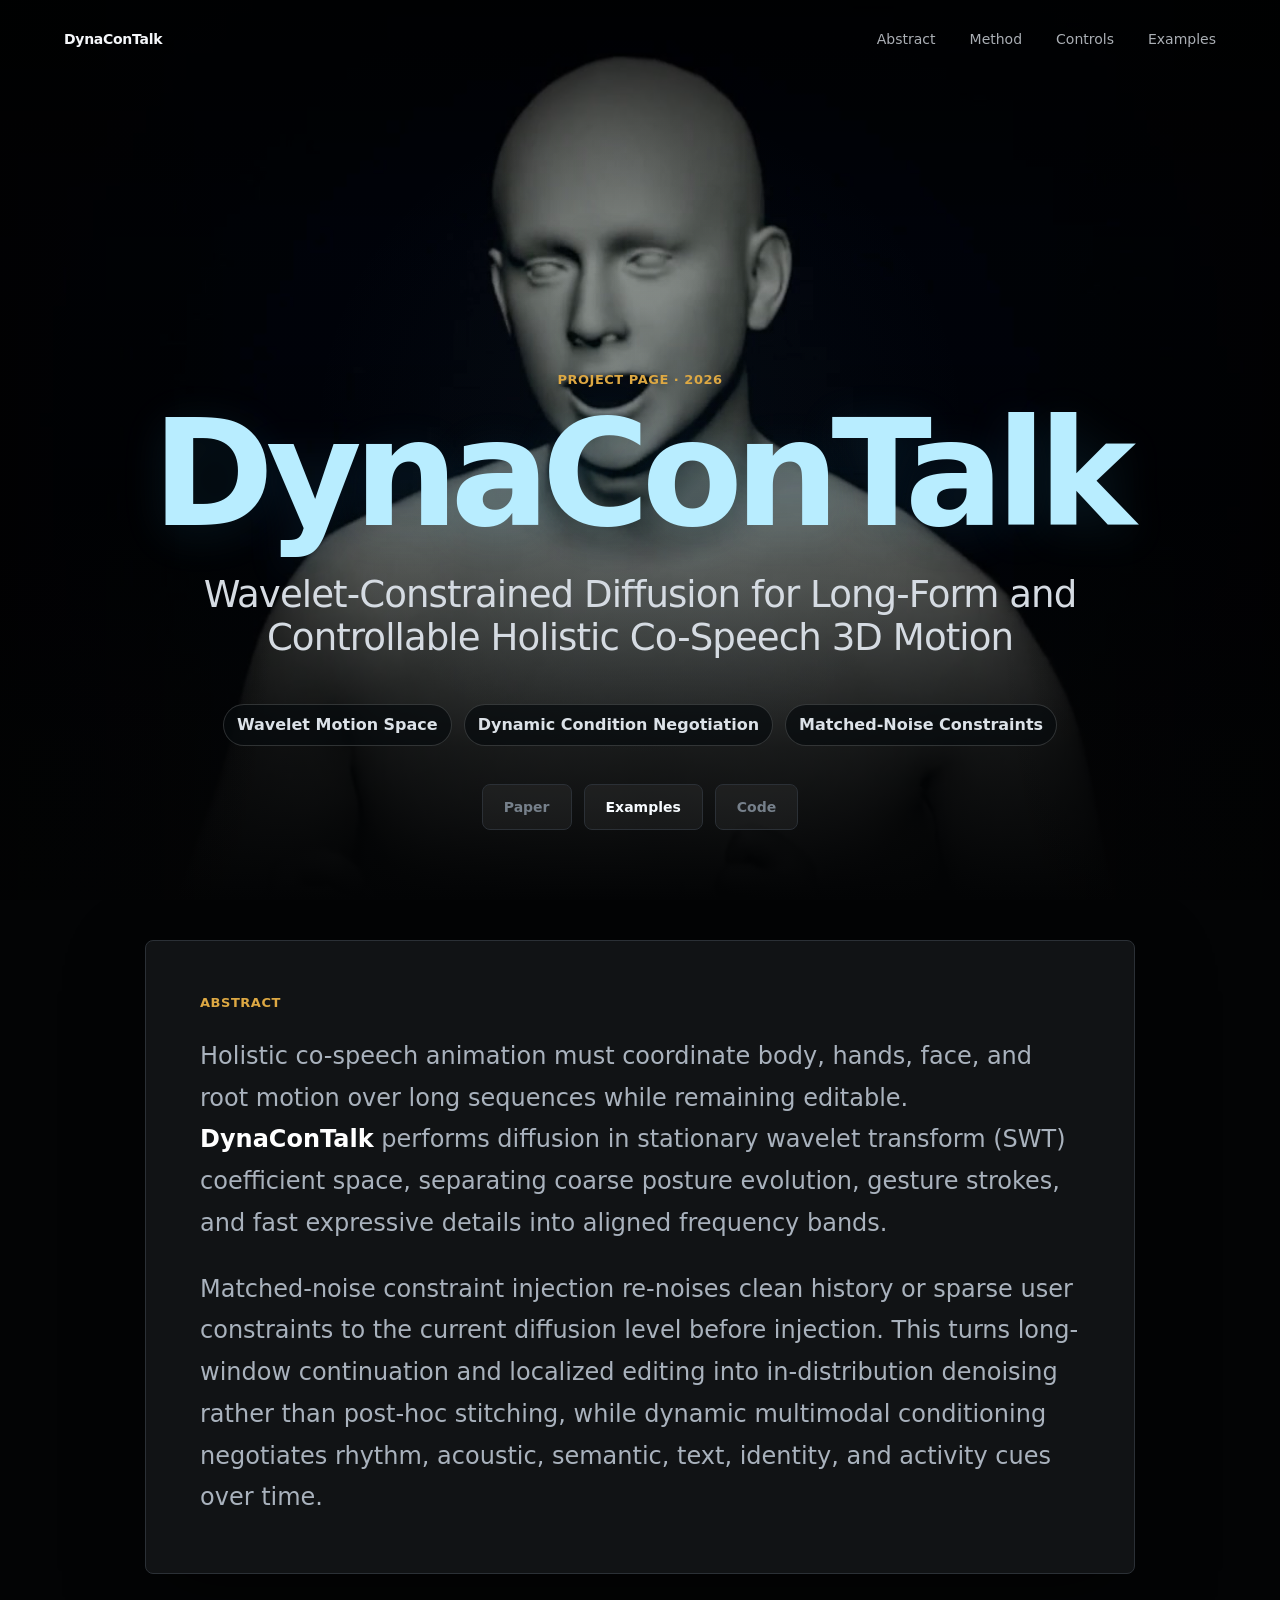
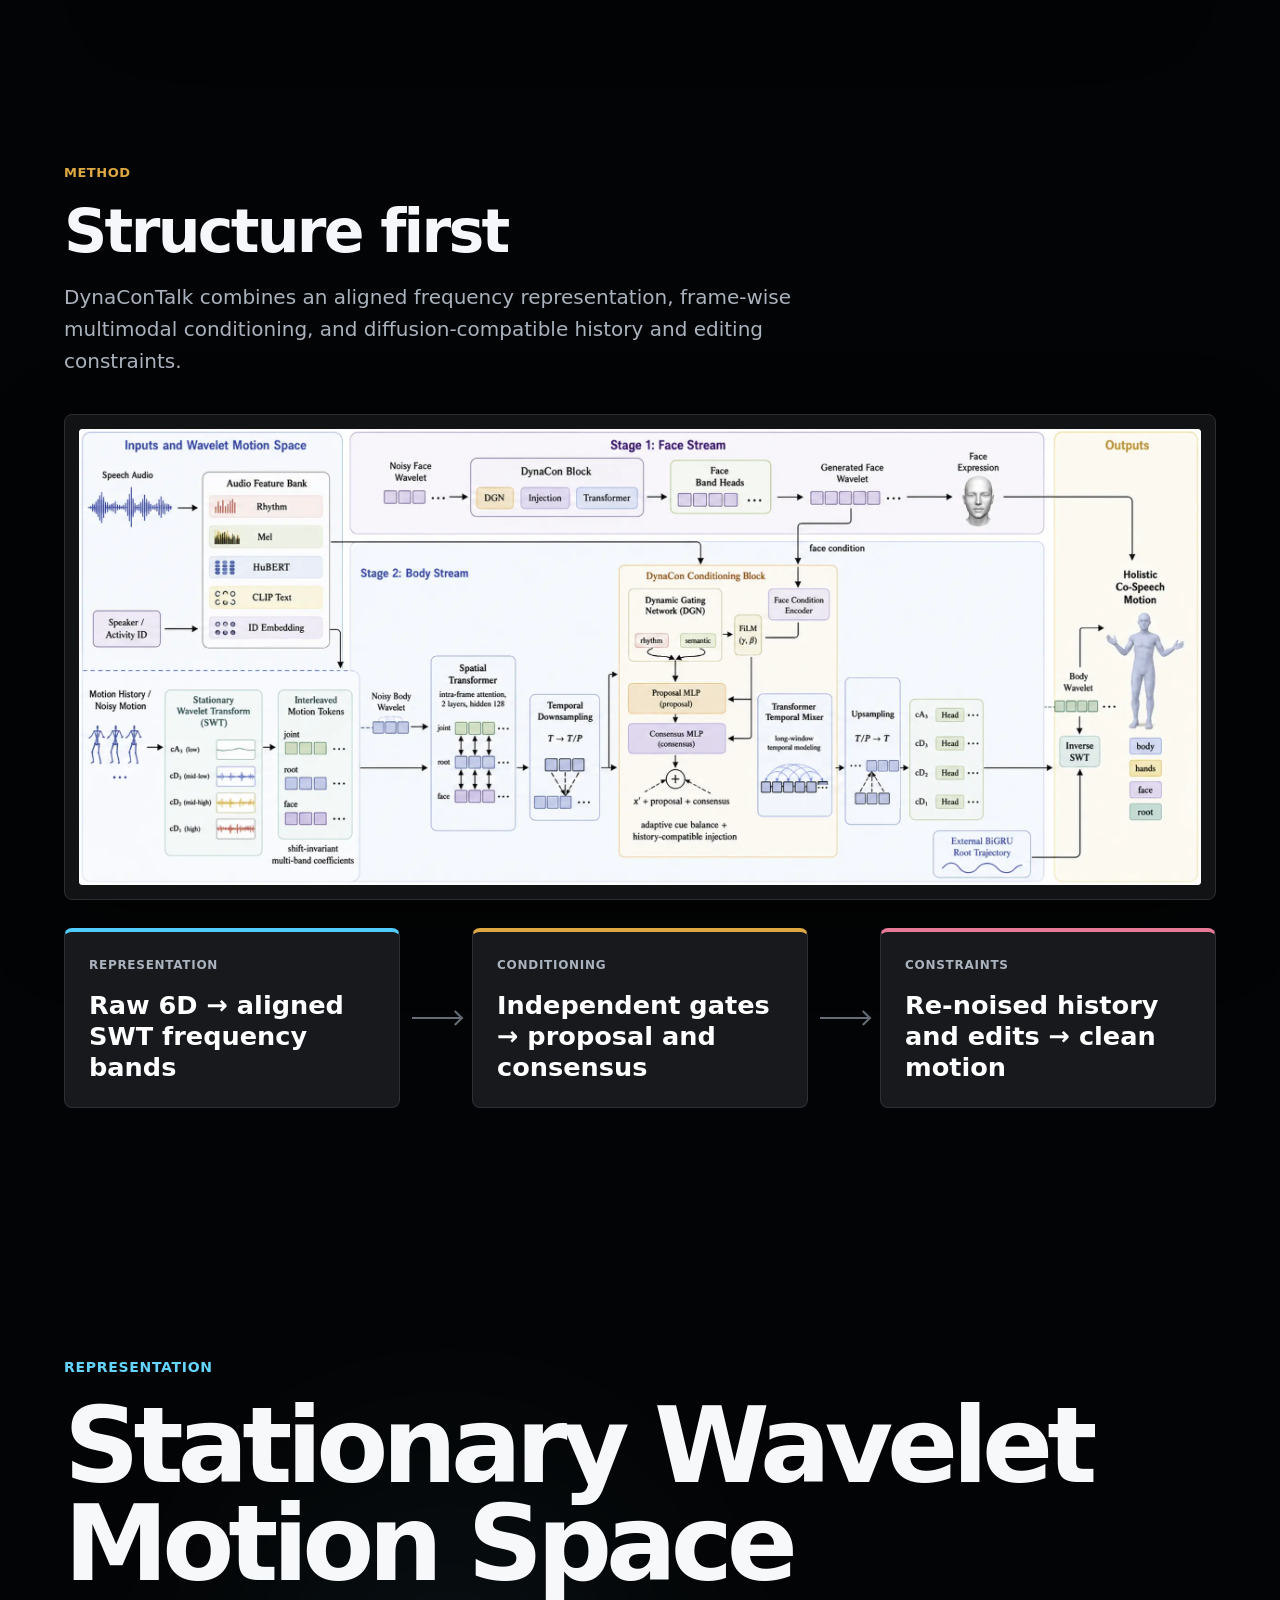
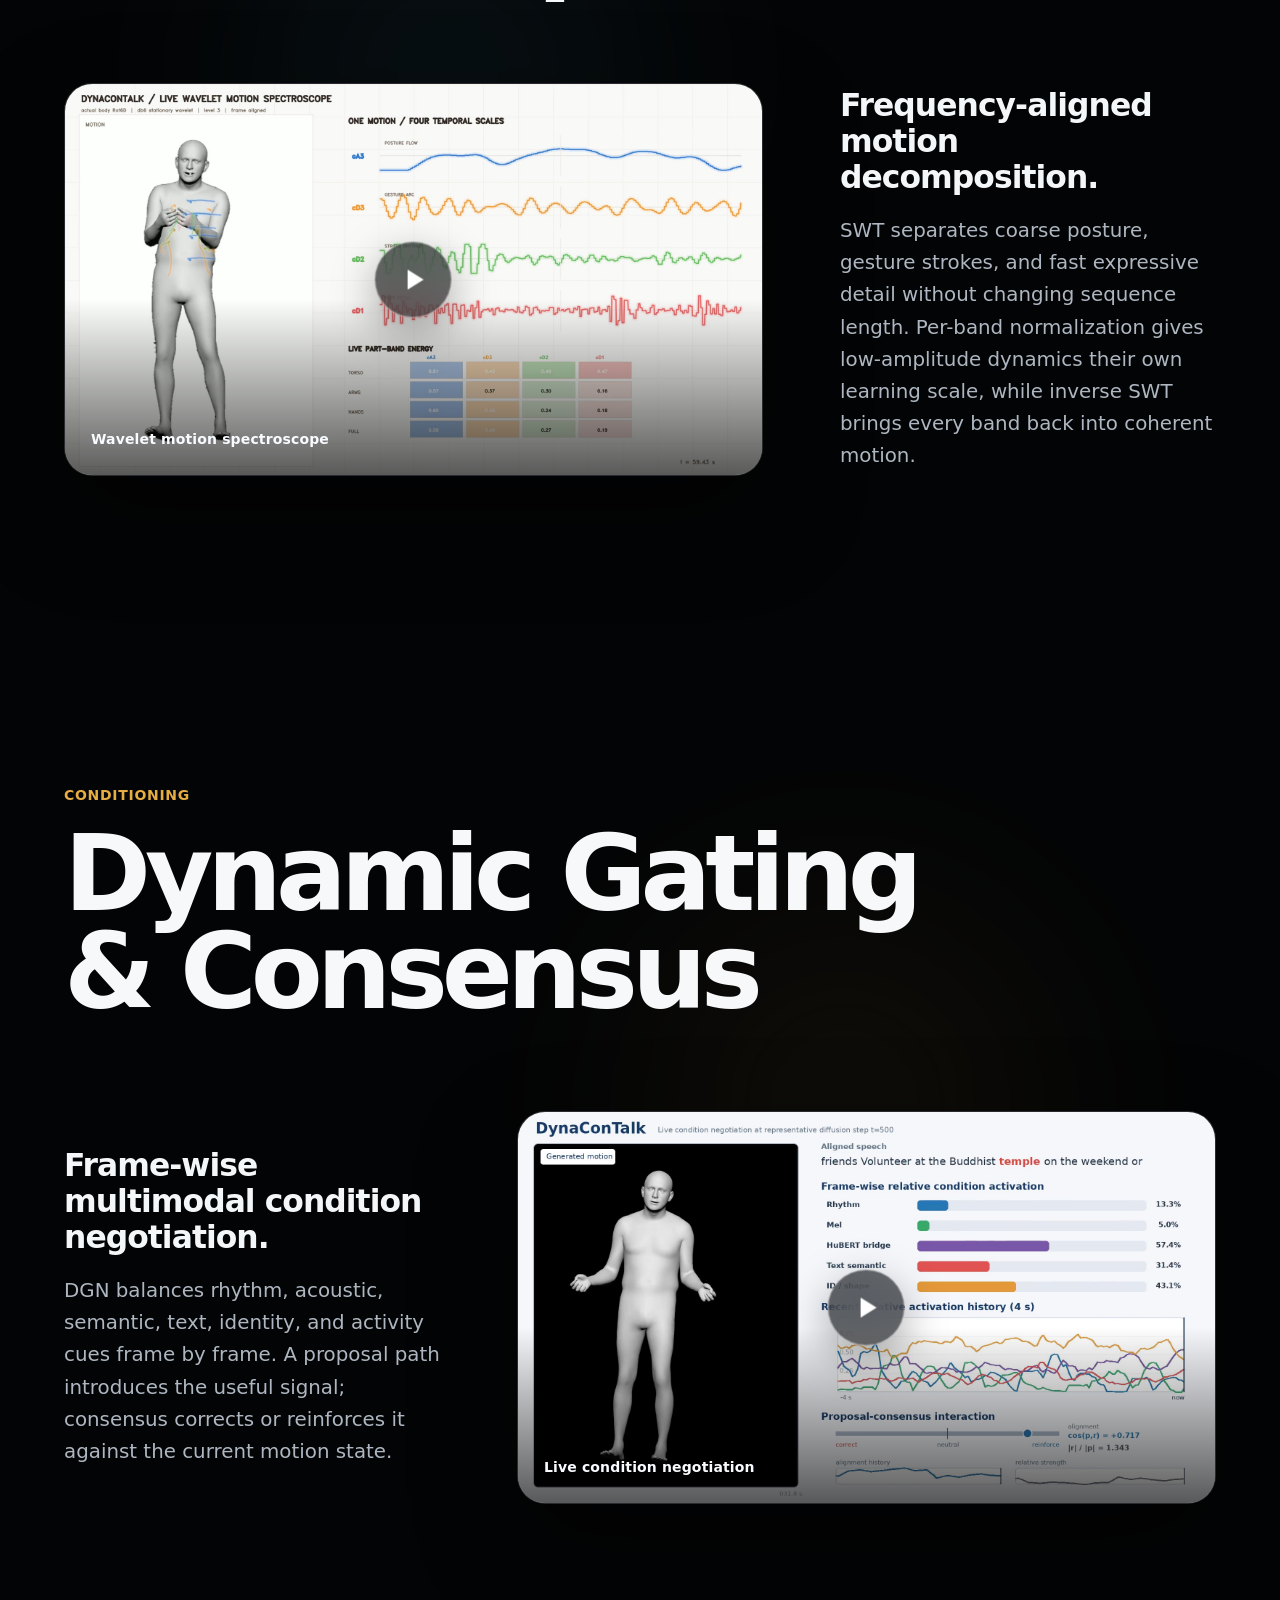
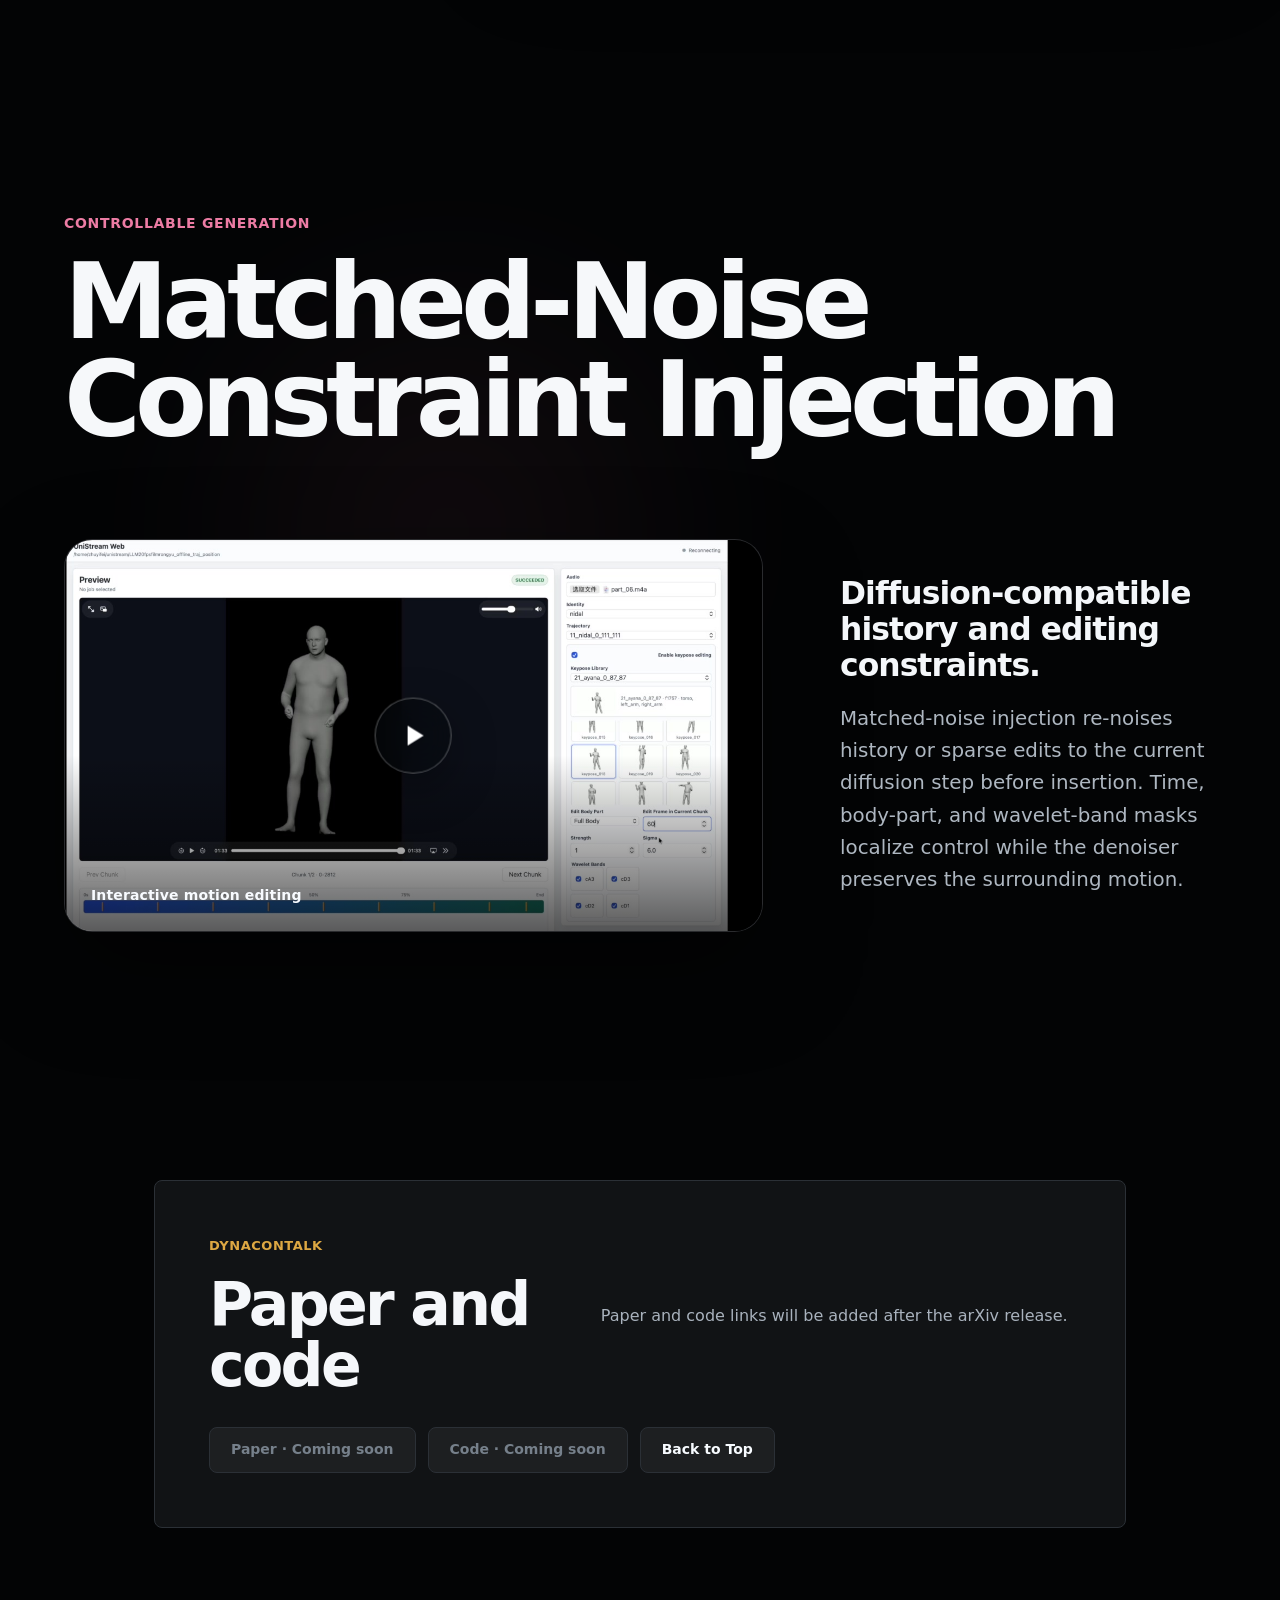
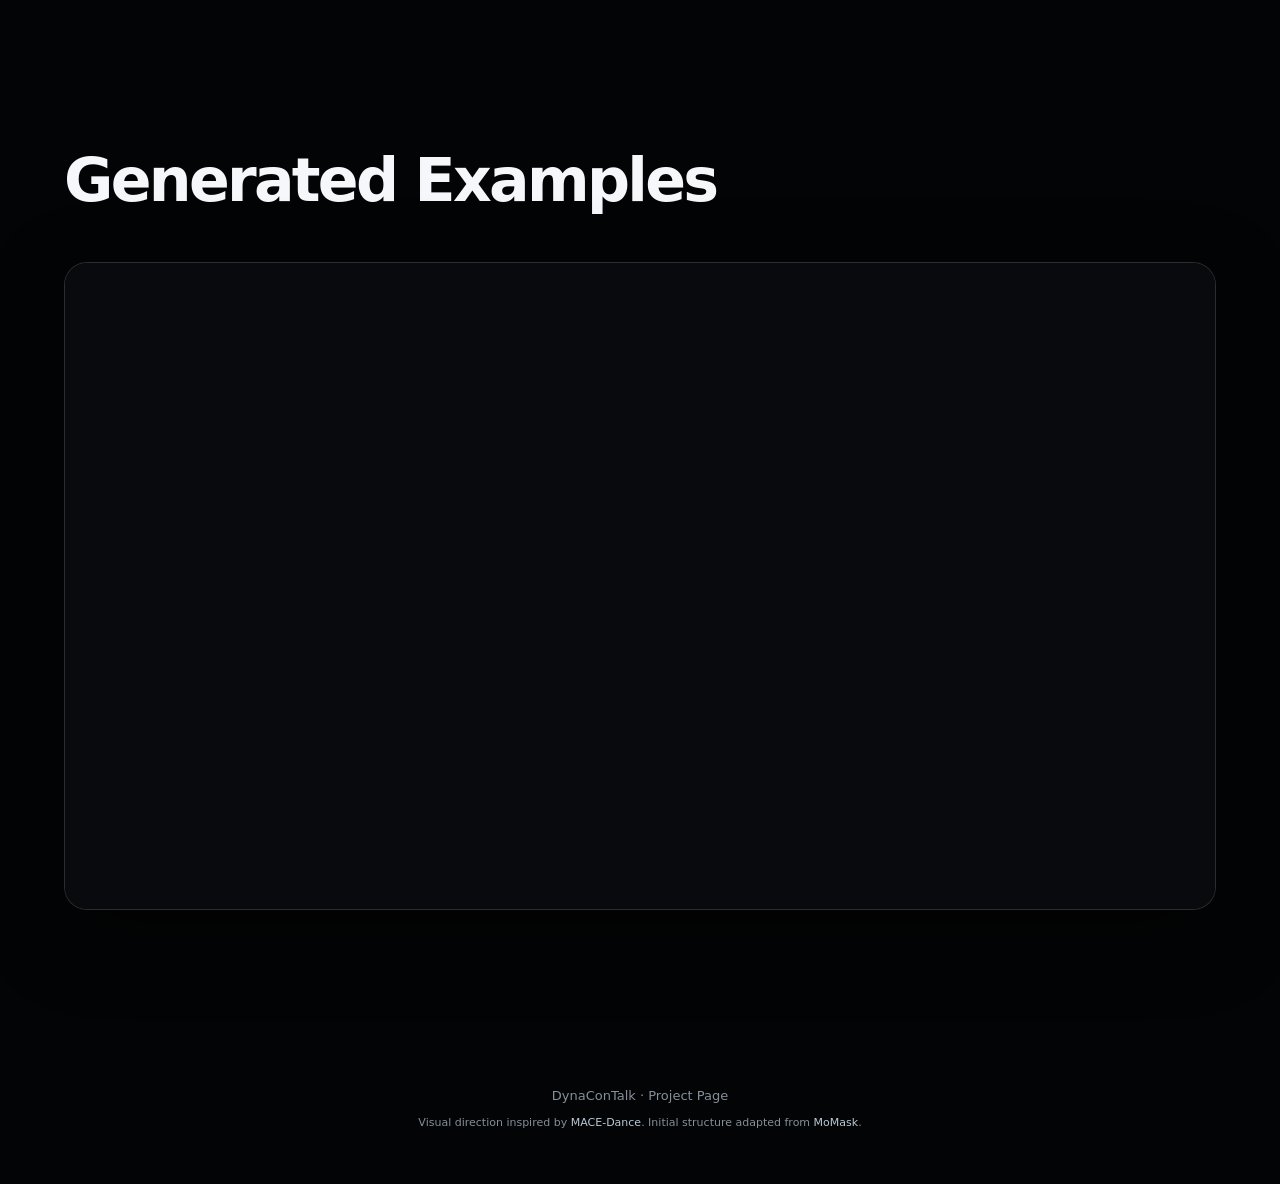
==== index.html @ 81d92c67 "Publish DynaConTalk project page" ====
<!doctype html>
<html lang="en">
<head>
  <meta charset="utf-8">
  <meta name="viewport" content="width=device-width, initial-scale=1">
  <meta name="description" content="DynaConTalk generates long-form and controllable holistic co-speech 3D motion with wavelet-constrained diffusion.">
  <meta property="og:title" content="DynaConTalk">
  <meta property="og:description" content="Wavelet-Constrained Diffusion for Long-Form and Controllable Holistic Co-Speech 3D Motion">
  <meta property="og:type" content="website">
  <meta property="og:url" content="https://zhuyifeiabcd1.github.io/DynaConTalk/">
  <meta property="og:image" content="https://zhuyifeiabcd1.github.io/DynaConTalk/static/images/dynacontalk/overview.png">
  <meta name="twitter:card" content="summary_large_image">
  <title>DynaConTalk</title>
  <script>document.documentElement.classList.add("js");</script>
  <link rel="icon" type="image/png" href="./static/images/dynacontalk/overview.png">
  <link rel="canonical" href="https://zhuyifeiabcd1.github.io/DynaConTalk/">
  <link rel="preload" as="image" href="./static/images/dynacontalk/hero-background-poster-v4.jpg">
  <link rel="preload" as="image" href="./static/images/dynacontalk/fig1-architecture.webp" type="image/webp" fetchpriority="high">
  <link rel="stylesheet" href="./static/css/index.css?v=examples-v1">
</head>
<body>
  <header class="paper-hero" id="top">
    <div class="hero-media" aria-hidden="true">
      <video id="hero-background" autoplay muted loop playsinline preload="auto" poster="./static/images/dynacontalk/hero-background-poster-v4.jpg">
        <source src="./static/video/dynacontalk/hero-background-v4.mp4" type="video/mp4">
      </video>
    </div>
    <div class="hero-overlay" aria-hidden="true"></div>

    <div class="hero-foreground">
      <nav class="topbar" aria-label="Primary navigation">
        <a class="brand" href="#top">DynaConTalk</a>
        <button class="nav-toggle" aria-label="Toggle navigation" aria-expanded="false"><span></span><span></span><span></span></button>
        <div class="navlinks">
          <a href="#abstract">Abstract</a>
          <a href="#method">Method</a>
          <a href="#controls">Controls</a>
          <a href="#examples">Examples</a>
        </div>
      </nav>

      <section class="hero-title" aria-labelledby="page-title">
        <p class="venue">Project Page · 2026</p>
        <h1 id="page-title">DynaConTalk</h1>
        <p class="subtitle">Wavelet-Constrained Diffusion for Long-Form and<br class="desktop-only"> Controllable Holistic Co-Speech 3D Motion</p>

        <div class="hero-pillars" aria-label="Core method components">
          <span>Wavelet Motion Space</span>
          <span>Dynamic Condition Negotiation</span>
          <span>Matched-Noise Constraints</span>
        </div>

        <!-- Add the final author and affiliation block here after de-anonymization. -->
        <div class="actions" aria-label="Project links">
          <span class="button disabled" aria-disabled="true">Paper</span>
          <a class="button" href="#examples">Examples</a>
          <span class="button disabled" aria-disabled="true">Code</span>
        </div>
      </section>
    </div>
  </header>

  <main>
    <section id="abstract" class="section abstract-section">
      <div class="abstract-card">
        <p class="section-kicker">Abstract</p>
        <p>Holistic co-speech animation must coordinate body, hands, face, and root motion over long sequences while remaining editable. <strong>DynaConTalk</strong> performs diffusion in stationary wavelet transform (SWT) coefficient space, separating coarse posture evolution, gesture strokes, and fast expressive details into aligned frequency bands.</p>
        <p>Matched-noise constraint injection re-noises clean history or sparse user constraints to the current diffusion level before injection. This turns long-window continuation and localized editing into in-distribution denoising rather than post-hoc stitching, while dynamic multimodal conditioning negotiates rhythm, acoustic, semantic, text, identity, and activity cues over time.</p>
      </div>
    </section>

    <section id="method" class="section method-section">
      <div class="section-heading">
        <p class="section-kicker">Method</p>
        <h2>Structure first</h2>
        <p>DynaConTalk combines an aligned frequency representation, frame-wise multimodal conditioning, and diffusion-compatible history and editing constraints.</p>
      </div>

      <figure class="method-figure">
        <img src="./static/images/dynacontalk/fig1-architecture.webp" width="2416" height="983" loading="eager" decoding="async" fetchpriority="high" alt="Figure 1 architecture of DynaConTalk, showing multimodal inputs and stationary wavelet motion space, separate face and body diffusion streams, DynaCon conditioning, band-specific heads, inverse SWT, root trajectory, and holistic co-speech motion output.">
      </figure>

      <div class="method-flow" aria-label="DynaConTalk method flow">
        <article class="flow-node accent-cyan"><span>Representation</span><strong>Raw 6D → aligned SWT frequency bands</strong></article>
        <i class="flow-arrow" aria-hidden="true"></i>
        <article class="flow-node accent-gold"><span>Conditioning</span><strong>Independent gates → proposal and consensus</strong></article>
        <i class="flow-arrow" aria-hidden="true"></i>
        <article class="flow-node accent-rose"><span>Constraints</span><strong>Re-noised history and edits → clean motion</strong></article>
      </div>
    </section>

    <section id="wavelet" class="section feature-chapter feature-wavelet">
      <header class="feature-header" data-reveal>
        <p class="feature-eyebrow">Representation</p>
        <h2 class="feature-display">Stationary Wavelet Motion Space</h2>
      </header>
      <div class="feature-layout media-left">
        <div class="feature-media" data-reveal data-youtube-id="DRTdIulGLeU">
          <button class="video-launch" type="button" aria-label="Play the wavelet motion spectroscope video">
            <img src="./static/images/dynacontalk/feature-wavelet-poster.jpg" loading="eager" decoding="async" alt="">
            <span class="play-control" aria-hidden="true"><span class="play-triangle"></span></span>
            <span class="video-caption">Wavelet motion spectroscope</span>
            <span class="video-loading" role="status" aria-live="polite">Loading video…</span>
          </button>
        </div>
        <div class="feature-copy" data-reveal>
          <p class="feature-lede">Frequency-aligned motion decomposition.</p>
          <p>SWT separates coarse posture, gesture strokes, and fast expressive detail without changing sequence length. Per-band normalization gives low-amplitude dynamics their own learning scale, while inverse SWT brings every band back into coherent motion.</p>
        </div>
      </div>
    </section>

    <section id="dgn" class="section feature-chapter feature-dgn">
      <header class="feature-header" data-reveal>
        <p class="feature-eyebrow">Conditioning</p>
        <h2 class="feature-display">Dynamic Gating &amp; Consensus</h2>
      </header>
      <div class="feature-layout media-right">
        <div class="feature-copy" data-reveal>
          <p class="feature-lede">Frame-wise multimodal condition negotiation.</p>
          <p>DGN balances rhythm, acoustic, semantic, text, identity, and activity cues frame by frame. A proposal path introduces the useful signal; consensus corrects or reinforces it against the current motion state.</p>
        </div>
        <div class="feature-media" data-reveal data-youtube-id="2fEvAtAFWGU">
          <button class="video-launch" type="button" aria-label="Play the dynamic condition negotiation video">
            <img src="./static/images/dynacontalk/feature-dgn-poster.jpg" loading="eager" decoding="async" alt="">
            <span class="play-control" aria-hidden="true"><span class="play-triangle"></span></span>
            <span class="video-caption">Live condition negotiation</span>
            <span class="video-loading" role="status" aria-live="polite">Loading video…</span>
          </button>
        </div>
      </div>
    </section>

    <section id="controls" class="section feature-chapter feature-editing">
      <header class="feature-header" data-reveal>
        <p class="feature-eyebrow">Controllable Generation</p>
        <h2 class="feature-display">Matched-Noise Constraint Injection</h2>
      </header>
      <div class="feature-layout media-left">
        <div class="feature-media" data-reveal data-youtube-id="Xl_uPvtJo_0">
          <button class="video-launch" type="button" aria-label="Play the interactive motion editing video">
            <img src="./static/images/dynacontalk/feature-editing-poster.jpg" loading="eager" decoding="async" alt="">
            <span class="play-control" aria-hidden="true"><span class="play-triangle"></span></span>
            <span class="video-caption">Interactive motion editing</span>
            <span class="video-loading" role="status" aria-live="polite">Loading video…</span>
          </button>
        </div>
        <div class="feature-copy" data-reveal>
          <p class="feature-lede">Diffusion-compatible history and editing constraints.</p>
          <p>Matched-noise injection re-noises history or sparse edits to the current diffusion step before insertion. Time, body-part, and wavelet-band masks localize control while the denoiser preserves the surrounding motion.</p>
        </div>
      </div>
    </section>

    <section class="section paper-section">
      <div class="paper-card">
        <div><p class="section-kicker">DynaConTalk</p><h2>Paper and code</h2></div>
        <p>Paper and code links will be added after the arXiv release.</p>
        <div class="actions"><span class="button disabled" aria-disabled="true">Paper · Coming soon</span><span class="button disabled" aria-disabled="true">Code · Coming soon</span><a class="button" href="#top">Back to Top</a></div>
      </div>
    </section>

    <section id="examples" class="section generated-examples-section">
      <div class="section-heading">
        <h2>Generated Examples</h2>
      </div>
      <div class="youtube-frame" data-reveal>
        <iframe src="https://www.youtube.com/embed/PUwR3NZxi3s?rel=0" title="DynaConTalk generated examples" loading="lazy" allow="accelerometer; autoplay; clipboard-write; encrypted-media; gyroscope; picture-in-picture; web-share" referrerpolicy="strict-origin-when-cross-origin" allowfullscreen></iframe>
      </div>
    </section>
  </main>

  <footer>
    <p>DynaConTalk · Project Page</p>
    <p class="template-credit">Visual direction inspired by <a href="https://sun-happy-ykx.github.io/MACE-Dance/" target="_blank" rel="noopener">MACE-Dance</a>. Initial structure adapted from <a href="https://ericguo5513.github.io/momask/" target="_blank" rel="noopener">MoMask</a>.</p>
  </footer>

  <script src="./static/js/index.js?v=youtube-features-v1"></script>
</body>
</html>
---- static/css/index.css ----
:root {
  color-scheme: dark;
  --ink: #f5f7fa;
  --muted: #a9b2bd;
  --soft: #d5dbe2;
  --bg: #030405;
  --panel: #111315;
  --panel-strong: #17191d;
  --line: #2b3036;
  --cyan: #b8edff;
  --cyan-bright: #50ccff;
  --gold: #dda843;
  --rose: #e67a96;
  --green: #79d2a5;
  --shadow: 0 24px 80px rgba(0, 0, 0, 0.42);
}

* { box-sizing: border-box; }
html { scroll-behavior: smooth; }
body { margin: 0; overflow-x: hidden; background: var(--bg); color: var(--ink); font-family: Inter, ui-sans-serif, system-ui, -apple-system, BlinkMacSystemFont, "Segoe UI", sans-serif; font-optical-sizing: auto; line-height: 1.62; }
a { color: inherit; text-decoration: none; }
img, video { display: block; max-width: 100%; }
h1, h2, h3, p { overflow-wrap: anywhere; }

.paper-hero { position: relative; min-height: 100vh; display: flex; flex-direction: column; isolation: isolate; overflow: hidden; padding: 28px clamp(20px, 5vw, 72px) 70px; background: #020304; }
.hero-media { position: absolute; inset: 0; z-index: 0; overflow: hidden; pointer-events: none; background: #020304; }
.hero-media video { width: 100%; height: 100%; object-fit: cover; transform: none; filter: none; opacity: 1; }
.hero-overlay { position: absolute; inset: 0; z-index: 1; pointer-events: none; background: radial-gradient(circle at 50% 48%, rgba(61, 142, 176, 0.05), transparent 42%), linear-gradient(180deg, rgba(0,0,0,.72) 0%, rgba(0,0,0,.22) 28%, rgba(0,0,0,.38) 56%, rgba(3,4,5,.86) 83%, #030405 100%); }
.hero-overlay::after { content: ""; position: absolute; inset: 0; background: linear-gradient(90deg, rgba(0,0,0,.4), transparent 22%, transparent 78%, rgba(0,0,0,.4)); }
.hero-foreground { position: relative; z-index: 10; flex: 1; min-height: calc(100vh - 98px); display: flex; flex-direction: column; transform: translate3d(0, 0, 1px); backface-visibility: hidden; }

.topbar { position: relative; z-index: 4; width: 100%; max-width: 1240px; margin: 0 auto; display: flex; align-items: center; justify-content: space-between; gap: 24px; }
.brand { font-size: 14px; font-weight: 850; letter-spacing: -.02em; }
.navlinks { display: flex; align-items: center; gap: clamp(16px, 3vw, 34px); color: var(--soft); font-size: 14px; }
.navlinks a { opacity: .8; transition: color .16s ease, opacity .16s ease; }
.navlinks a:hover { color: var(--cyan); opacity: 1; }
.nav-toggle { display: none; padding: 6px; border: 0; background: transparent; }
.nav-toggle span { display: block; width: 23px; height: 2px; margin: 5px 0; background: #fff; }

.hero-title { position: relative; width: min(1180px, 100%); margin: auto auto 0; padding-top: 76px; text-align: center; }
.venue, .section-kicker { margin: 0 0 18px; color: var(--gold); font-size: 13px; font-weight: 850; letter-spacing: .04em; text-transform: uppercase; }
h1 { margin: 0; color: var(--cyan); font-size: clamp(68px, 11.5vw, 154px); line-height: .9; letter-spacing: -.055em; text-shadow: 0 8px 46px rgba(63, 199, 255, .12); }
.subtitle { max-width: 1120px; margin: 32px auto 0; color: var(--soft); font-size: clamp(24px, 2.9vw, 39px); line-height: 1.18; font-weight: 460; letter-spacing: -.025em; }
.hero-pillars { display: flex; flex-wrap: wrap; justify-content: center; gap: 8px 12px; margin: 44px auto 0; color: #dce2e8; font-size: clamp(14px, 1.25vw, 17px); font-weight: 700; }
.hero-pillars span { padding: 7px 13px; border: 1px solid rgba(255,255,255,.16); border-radius: 999px; background: rgba(8, 11, 14, .74); }
.actions { display: flex; flex-wrap: wrap; justify-content: center; gap: 12px; margin-top: 38px; }
.button { display: inline-flex; min-height: 46px; padding: 0 21px; align-items: center; justify-content: center; border: 1px solid var(--line); border-radius: 8px; background: rgba(255,255,255,.05); color: #f7fbff; font-size: 14px; font-weight: 780; transition: transform .16s ease, border-color .16s ease, background .16s ease; }
.button:hover { transform: translateY(-1px); border-color: rgba(184,237,255,.62); background: rgba(184,237,255,.12); }
.button.primary { border-color: var(--cyan); background: var(--cyan); color: #071014; }
.button.disabled { color: #76808b; cursor: default; }

.section { max-width: 1240px; margin: 0 auto; padding: 94px clamp(20px, 5vw, 72px); }
.section-heading { max-width: 850px; margin-bottom: 36px; }
.section-heading.center { margin-right: auto; margin-left: auto; text-align: center; }
.section-heading > p:last-child { max-width: 780px; margin: 18px 0 0; color: var(--muted); font-size: clamp(16px, 1.6vw, 20px); }
.section-heading.center > p:last-child { margin-right: auto; margin-left: auto; }
h2 { margin: 0; font-size: clamp(36px, 4.7vw, 62px); line-height: 1.02; letter-spacing: -.045em; }
h3 { margin: 0; font-size: clamp(25px, 2.7vw, 38px); line-height: 1.1; letter-spacing: -.035em; }

.abstract-section { padding-top: 40px; }
.abstract-card { width: min(990px, 100%); margin: 0 auto; padding: clamp(28px, 5vw, 54px); border: 1px solid var(--line); border-radius: 8px; background: var(--panel); box-shadow: var(--shadow); }
.abstract-card p { margin: 0; color: var(--muted); font-size: clamp(18px, 2vw, 24px); line-height: 1.74; }
.abstract-card p + p { margin-top: 24px; }
.abstract-card .section-kicker { color: var(--gold); font-size: 13px; line-height: 1.3; }
.abstract-card strong { color: #fff; font-weight: 850; }

.method-section { max-width: 1440px; }
.method-figure, .trace-card, .control-card { overflow: hidden; margin: 0; padding: 14px; border: 1px solid var(--line); border-radius: 8px; background: var(--panel); box-shadow: var(--shadow); }
.method-figure img, .trace-card img, .control-card img { width: 100%; border-radius: 4px; background: #fff; }
.method-figure img { height: auto; aspect-ratio: 2416 / 983; object-fit: contain; }
.method-flow { display: grid; grid-template-columns: 1fr 48px 1fr 48px 1fr; align-items: center; gap: 12px; margin-top: 28px; }
.flow-node { min-height: 145px; padding: 24px; border: 1px solid var(--line); border-top: 4px solid var(--cyan-bright); border-radius: 8px; background: var(--panel-strong); }
.flow-node span { display: block; margin-bottom: 14px; color: var(--muted); font-size: 12px; font-weight: 850; letter-spacing: .06em; text-transform: uppercase; }
.flow-node strong { display: block; color: #fff; font-size: clamp(18px, 2vw, 26px); line-height: 1.22; }
.flow-node.accent-gold { border-top-color: var(--gold); }
.flow-node.accent-rose { border-top-color: var(--rose); }
.flow-arrow { position: relative; height: 2px; background: #656d77; }
.flow-arrow::after { content: ""; position: absolute; right: -1px; top: 50%; width: 9px; height: 9px; border-top: 2px solid #656d77; border-right: 2px solid #656d77; transform: translateY(-50%) rotate(45deg); }

.feature-chapter { --feature-accent: var(--cyan-bright); position: relative; max-width: 1440px; padding-top: clamp(110px, 12vw, 180px); padding-bottom: clamp(110px, 12vw, 180px); }
.feature-chapter::before { content: ""; position: absolute; z-index: -1; top: 16%; left: 8%; width: 54%; height: 60%; border-radius: 50%; background: radial-gradient(circle, color-mix(in srgb, var(--feature-accent) 12%, transparent), transparent 70%); filter: blur(60px); opacity: .55; pointer-events: none; }
.feature-wavelet { --feature-accent: #65d5ff; }
.feature-dgn { --feature-accent: #e6ad42; }
.feature-editing { --feature-accent: #ec7ca4; }
.feature-dgn::before { right: 7%; left: auto; }
.feature-header { width: min(1120px, 100%); margin-bottom: clamp(48px, 7vw, 92px); }
.feature-eyebrow { margin: 0 0 18px; color: var(--feature-accent); font-size: 14px; font-weight: 800; letter-spacing: .05em; text-transform: uppercase; }
.feature-display { max-width: 1120px; color: #f6f8fa; font-size: clamp(58px, 8.2vw, 116px); font-weight: 760; line-height: .94; letter-spacing: -.058em; text-wrap: balance; }
.feature-layout { display: grid; align-items: center; gap: clamp(44px, 6vw, 90px); }
.feature-layout.media-left { grid-template-columns: minmax(0, 1.3fr) minmax(300px, .7fr); }
.feature-layout.media-right { grid-template-columns: minmax(300px, .7fr) minmax(0, 1.3fr); }
.feature-copy { width: min(520px, 100%); }
.feature-copy p { margin: 0; color: #aeb7c1; font-size: clamp(17px, 1.55vw, 21px); line-height: 1.62; }
.feature-copy .feature-lede { margin-bottom: 20px; color: #f4f7fa; font-size: clamp(25px, 2.45vw, 36px); font-weight: 680; line-height: 1.15; letter-spacing: -.03em; }
.feature-media { position: relative; isolation: isolate; overflow: hidden; aspect-ratio: 16 / 9; border: 1px solid rgba(255,255,255,.13); border-radius: clamp(20px, 2.2vw, 34px); background: #0a0c0f; box-shadow: 0 38px 100px rgba(0,0,0,.48), inset 0 1px 0 rgba(255,255,255,.08); }
.video-launch { all: unset; position: absolute; inset: 0; display: block; width: 100%; height: 100%; cursor: pointer; }
.video-launch::after { content: ""; position: absolute; inset: 0; z-index: 1; background: linear-gradient(180deg, transparent 55%, rgba(0,0,0,.64) 100%); pointer-events: none; }
.video-launch img { width: 100%; height: 100%; object-fit: cover; transition: transform .55s cubic-bezier(.2,.8,.2,1), filter .35s ease; }
.video-launch:hover img { transform: scale(1.012); }
.video-launch:focus-visible { outline: 3px solid var(--feature-accent); outline-offset: -5px; }
.play-control { position: absolute; z-index: 3; top: 50%; left: 50%; display: grid; width: clamp(66px, 6vw, 82px); aspect-ratio: 1; place-items: center; border: 1px solid rgba(255,255,255,.32); border-radius: 50%; background: rgba(8,10,13,.62); box-shadow: 0 15px 45px rgba(0,0,0,.35); backdrop-filter: blur(18px) saturate(150%); transform: translate(-50%,-50%); transition: transform .18s cubic-bezier(.2,.8,.2,1), background .18s ease; }
.play-triangle { width: 0; height: 0; margin-left: 5px; border-top: 10px solid transparent; border-bottom: 10px solid transparent; border-left: 16px solid #fff; }
.video-launch:active .play-control { transform: translate(-50%,-50%) scale(.92); transition-duration: 80ms; }
.video-caption { position: absolute; z-index: 3; bottom: 24px; left: 26px; color: #f8fbff; font-size: 14px; font-weight: 720; letter-spacing: .01em; }
.video-loading { position: absolute; z-index: 3; right: 26px; bottom: 24px; color: #dce4eb; font-size: 13px; font-weight: 650; opacity: 0; transition: opacity .15s ease; }
.feature-media.is-loading .video-loading { opacity: 1; }
.feature-media.is-loading .play-control { background: rgba(8,10,13,.82); }
.feature-video { position: absolute; inset: 0; z-index: 4; width: 100%; height: 100%; border: 0; background: #000; object-fit: contain; opacity: 0; pointer-events: none; transition: opacity .28s ease; }
.feature-media.is-playing .feature-video { opacity: 1; pointer-events: auto; }
.feature-media.is-playing .video-launch { opacity: 0; pointer-events: none; }
.js [data-reveal] { opacity: 0; transform: translateY(36px) scale(.985); transition: opacity .72s ease, transform .86s cubic-bezier(.18,.85,.22,1); will-change: opacity, transform; }
.js [data-reveal].is-visible { opacity: 1; transform: translateY(0) scale(1); }
.feature-layout [data-reveal]:nth-child(2) { transition-delay: 90ms; }

.paper-section { max-width: 1100px; }
.paper-card { display: grid; grid-template-columns: 1fr 1.3fr; gap: 30px; align-items: center; padding: clamp(28px, 5vw, 54px); border: 1px solid var(--line); border-radius: 8px; background: var(--panel); }
.paper-card > p { color: var(--muted); }
.paper-card .actions { grid-column: 1 / -1; justify-content: flex-start; margin-top: 0; }

.generated-examples-section { max-width: 1320px; padding-top: clamp(90px, 10vw, 150px); padding-bottom: clamp(100px, 11vw, 170px); }
.generated-examples-section .section-heading { margin-bottom: clamp(30px, 4vw, 52px); }
.youtube-frame { position: relative; overflow: hidden; width: 100%; aspect-ratio: 16 / 9; border: 1px solid rgba(255,255,255,.14); border-radius: clamp(14px, 1.8vw, 24px); background: #080a0d; box-shadow: var(--shadow); }
.youtube-frame iframe { position: absolute; inset: 0; width: 100%; height: 100%; border: 0; background: #080a0d; }

footer { padding: 34px 20px 52px; color: #858f9a; text-align: center; font-size: 13px; }
footer p { margin: 0; }
footer .template-credit { margin-top: 8px; font-size: 11px; }
footer a { color: #b9c9d7; }

@media (max-width: 980px) {
  .paper-hero { min-height: auto; }
  .paper-card { grid-template-columns: 1fr; }
  .method-flow { grid-template-columns: 1fr; }
  .flow-arrow { width: 2px; height: 34px; margin: 0 auto; }
  .flow-arrow::after { right: auto; left: 50%; top: auto; bottom: 0; transform: translateX(-50%) rotate(135deg); }
  .feature-layout.media-left, .feature-layout.media-right { grid-template-columns: 1fr; }
  .feature-copy { width: min(720px, 100%); }
  .feature-layout.media-right .feature-copy { order: 1; }
  .feature-layout.media-right .feature-media { order: 2; }
  .paper-card .actions { grid-column: auto; }
}

@media (max-width: 680px) {
  .paper-hero { min-height: 100svh; padding: 22px 18px 48px; }
  .hero-foreground { min-height: calc(100svh - 70px); }
  .nav-toggle { display: block; position: relative; z-index: 8; }
  .navlinks { display: none; position: absolute; top: 52px; left: 0; right: 0; z-index: 7; padding: 18px; flex-direction: column; align-items: flex-start; gap: 14px; border: 1px solid var(--line); border-radius: 8px; background: rgba(8,9,10,.97); }
  .navlinks.is-open { display: flex; }
  .hero-title { padding-top: 78px; }
  h1 { font-size: clamp(52px, 16vw, 72px); }
  .subtitle { font-size: clamp(20px, 6.5vw, 27px); }
  .desktop-only { display: none; }
  .hero-pillars { margin-top: 32px; }
  .section { padding: 70px 18px; }
  .feature-chapter { padding-top: 100px; padding-bottom: 100px; }
  .feature-header { margin-bottom: 42px; }
  .feature-display { font-size: clamp(48px, 15vw, 72px); }
  .feature-media { border-radius: 18px; }
  .video-caption { bottom: 17px; left: 18px; }
  .video-loading { right: 18px; bottom: 17px; }
  .actions { display: grid; }
  .button { width: 100%; }
}

@media (prefers-reduced-motion: reduce) {
  html { scroll-behavior: auto; }
  .js [data-reveal] { opacity: 1; transform: none; transition: opacity .15s ease; }
  .video-launch img, .play-control, .feature-video { transition: none; }
  .video-launch:hover img { transform: none; }
}
@media (prefers-reduced-transparency: reduce) {
  .play-control { background: rgba(8,10,13,.94); backdrop-filter: none; }
}
@media (prefers-contrast: more) {
  .feature-media { border-color: rgba(255,255,255,.48); }
  .play-control { border-color: #fff; background: #080a0d; backdrop-filter: none; }
}
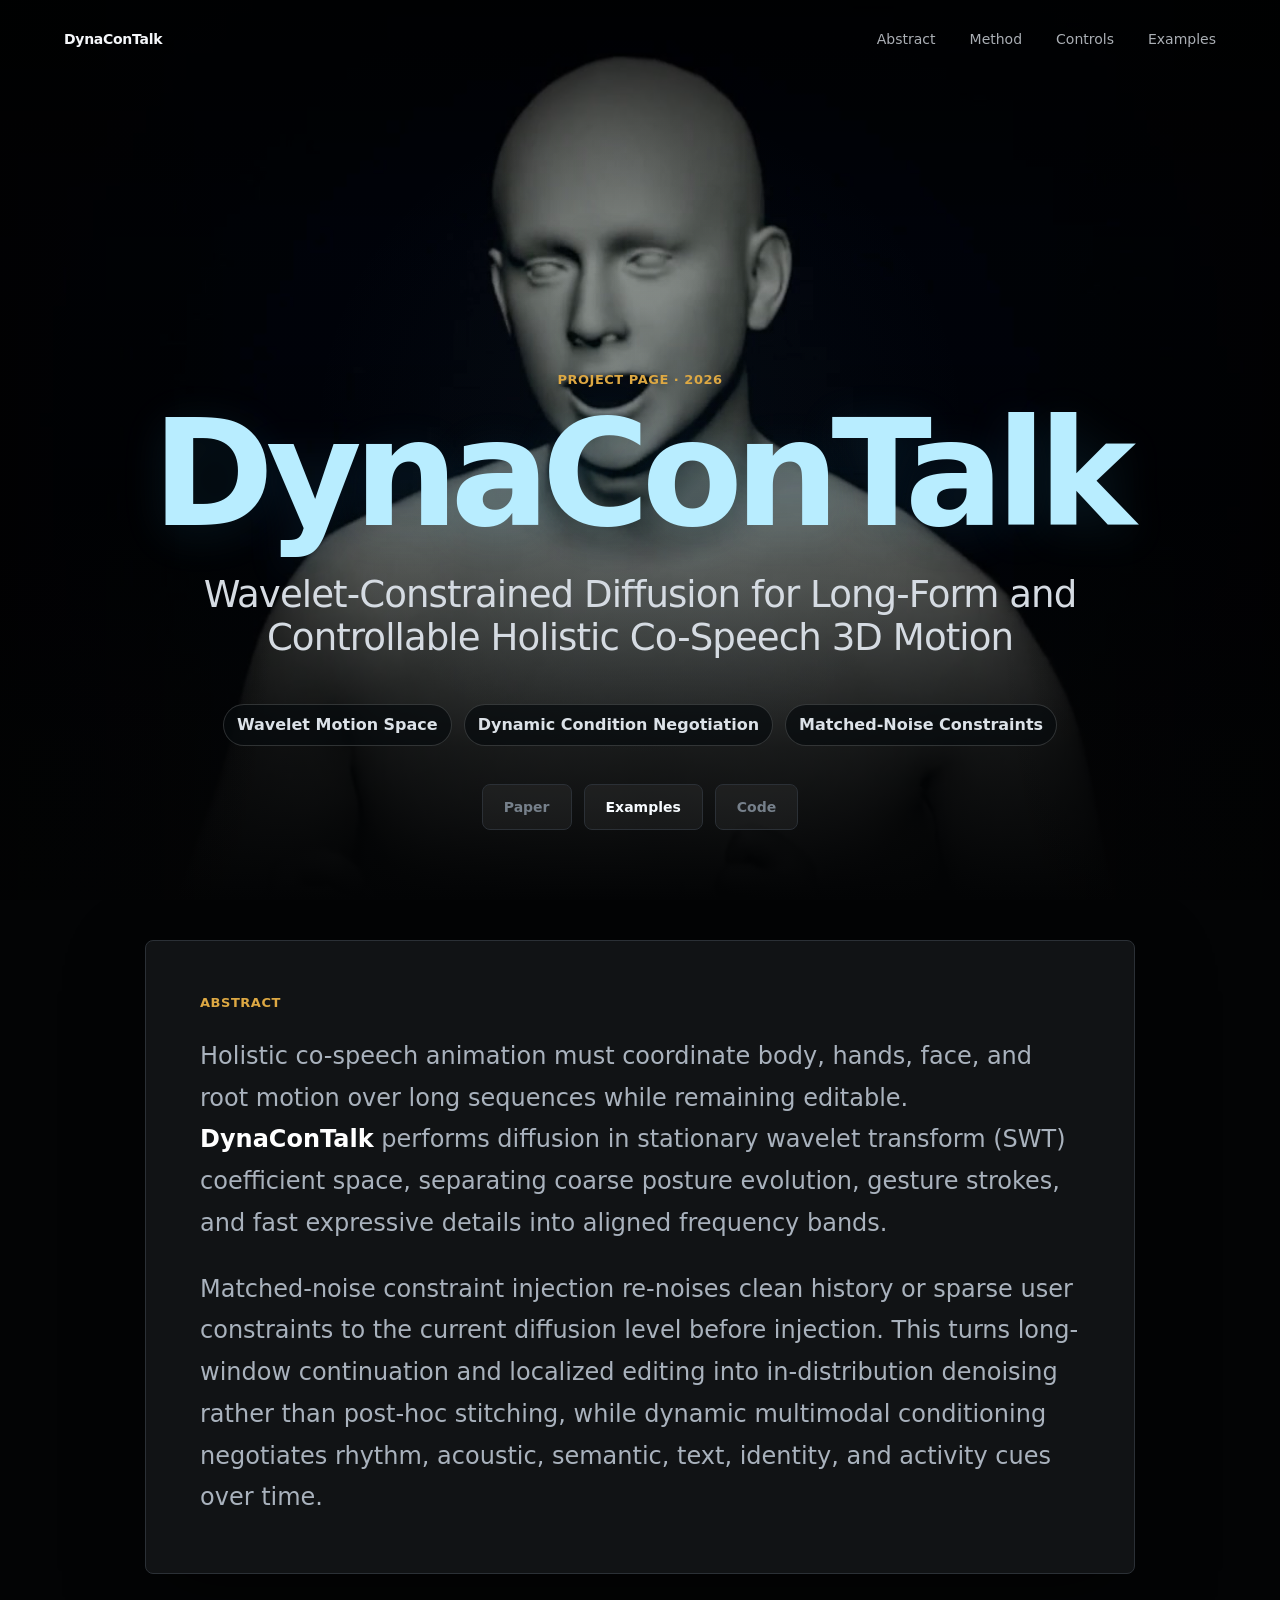
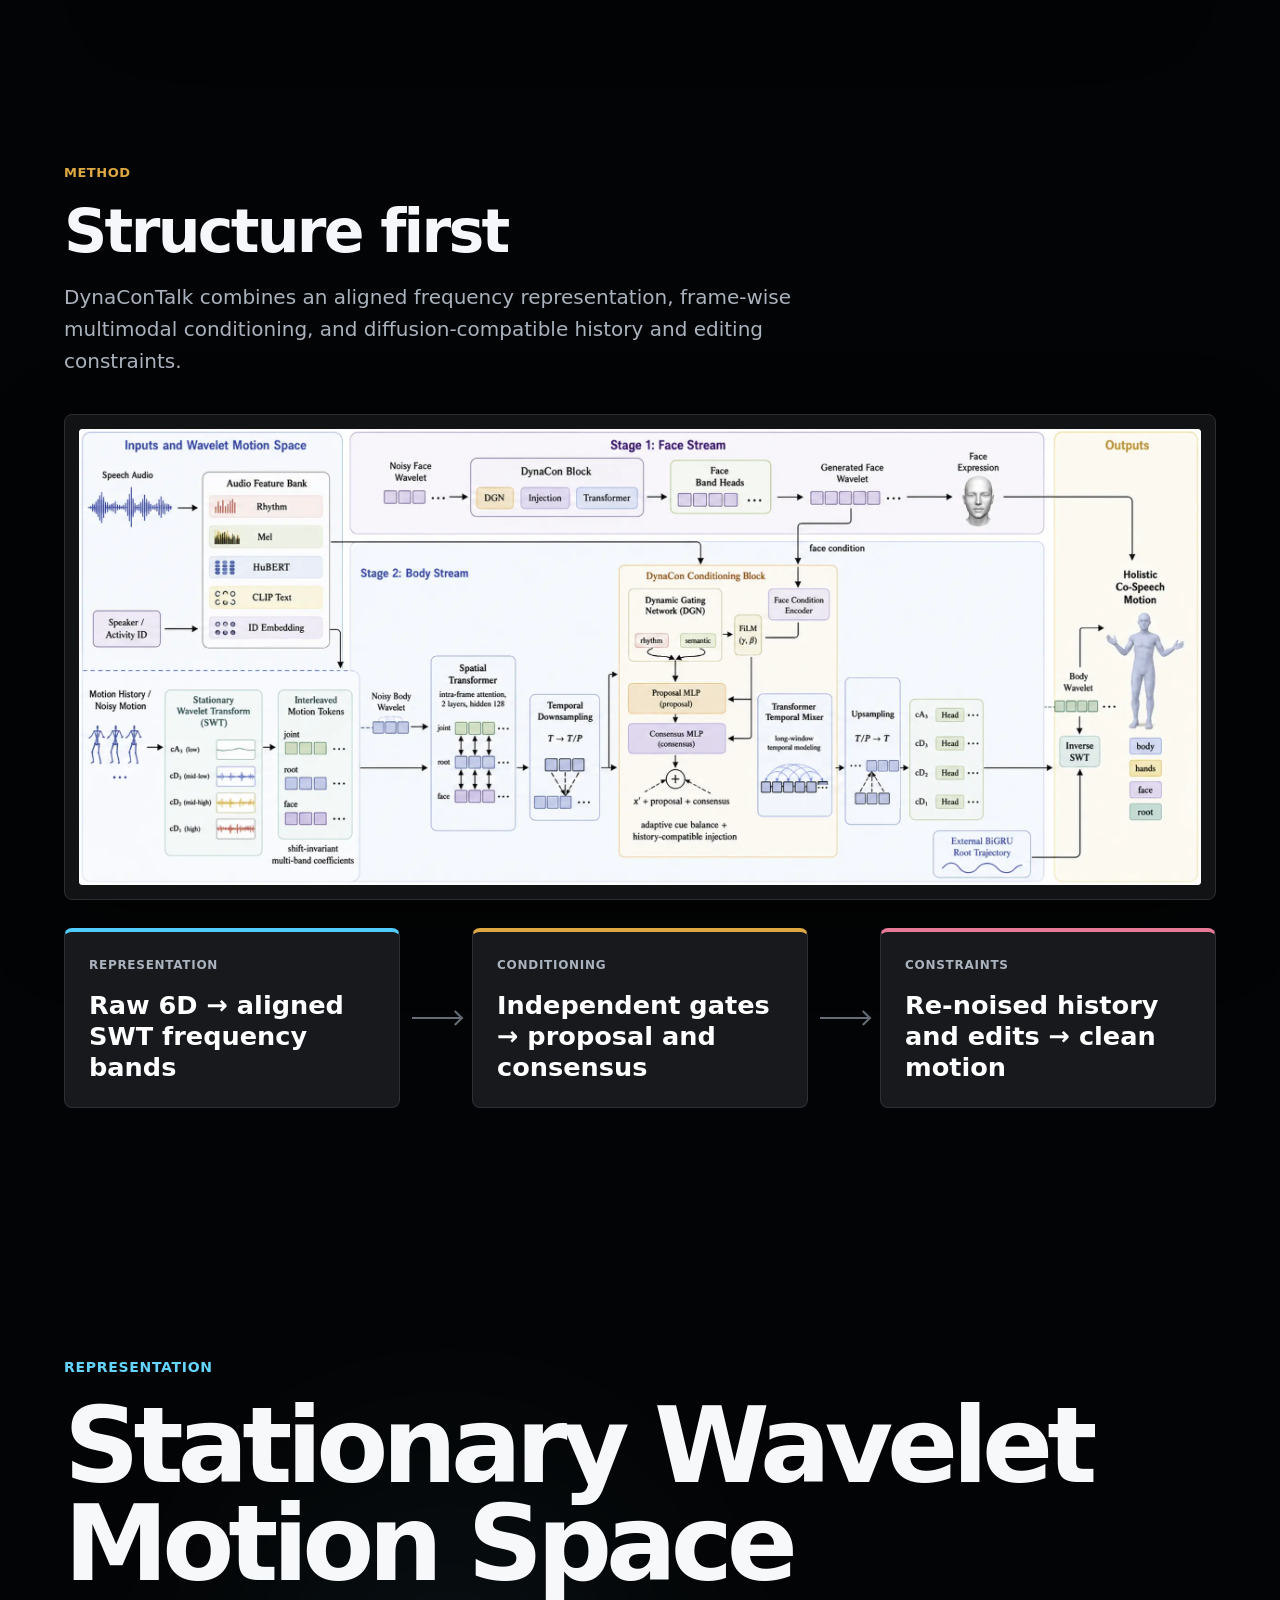
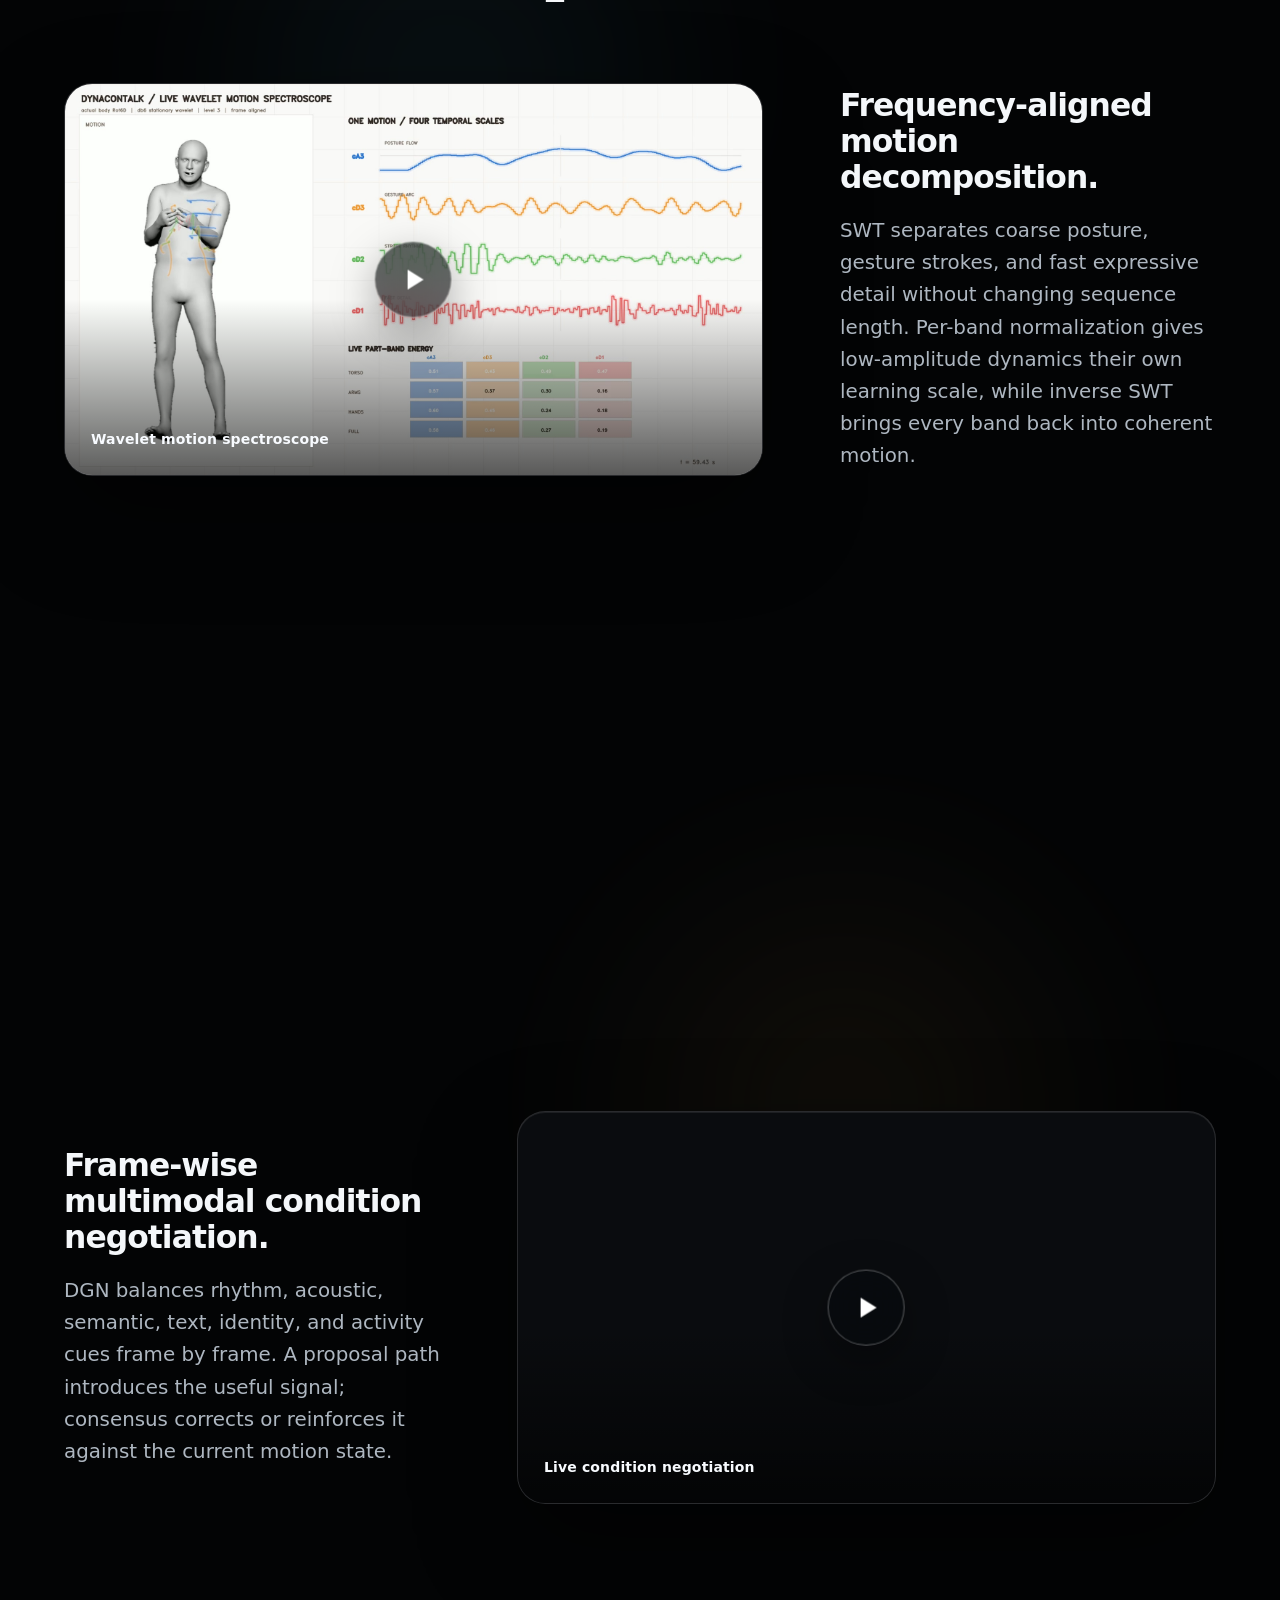
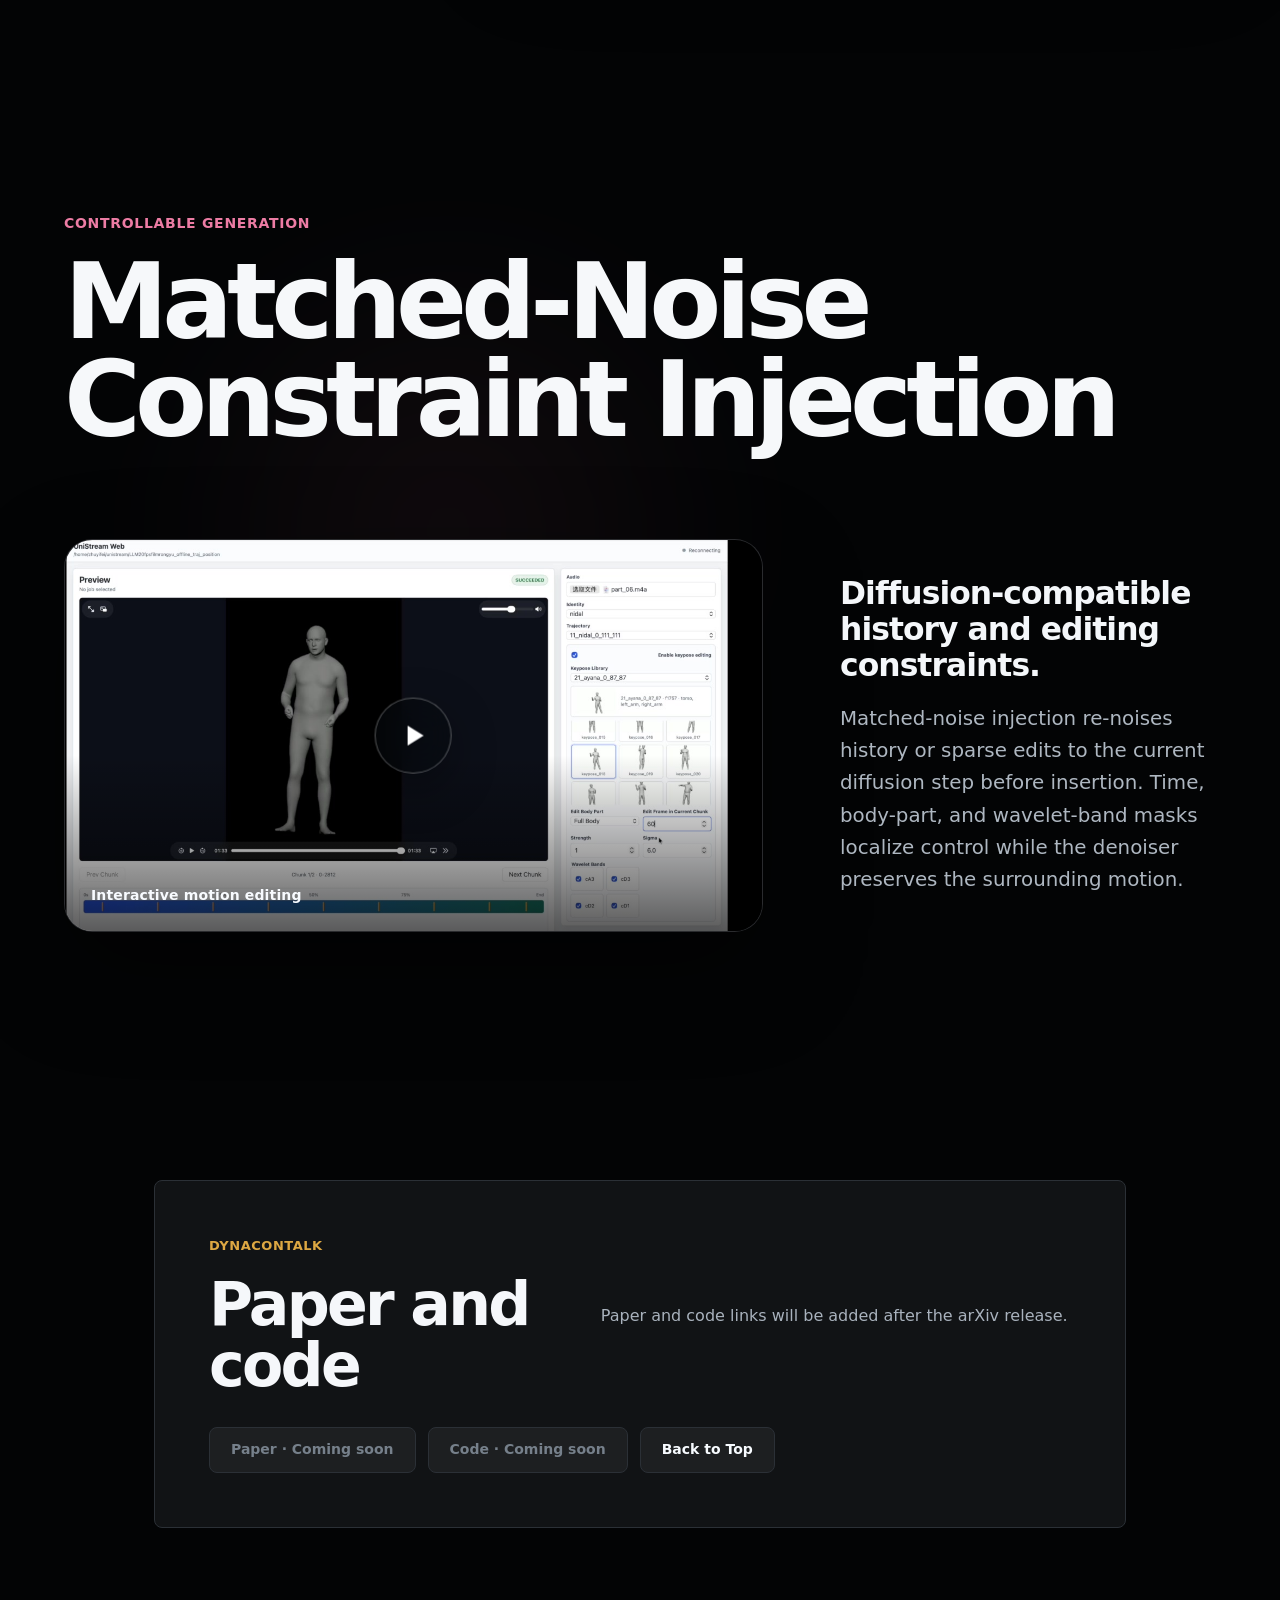
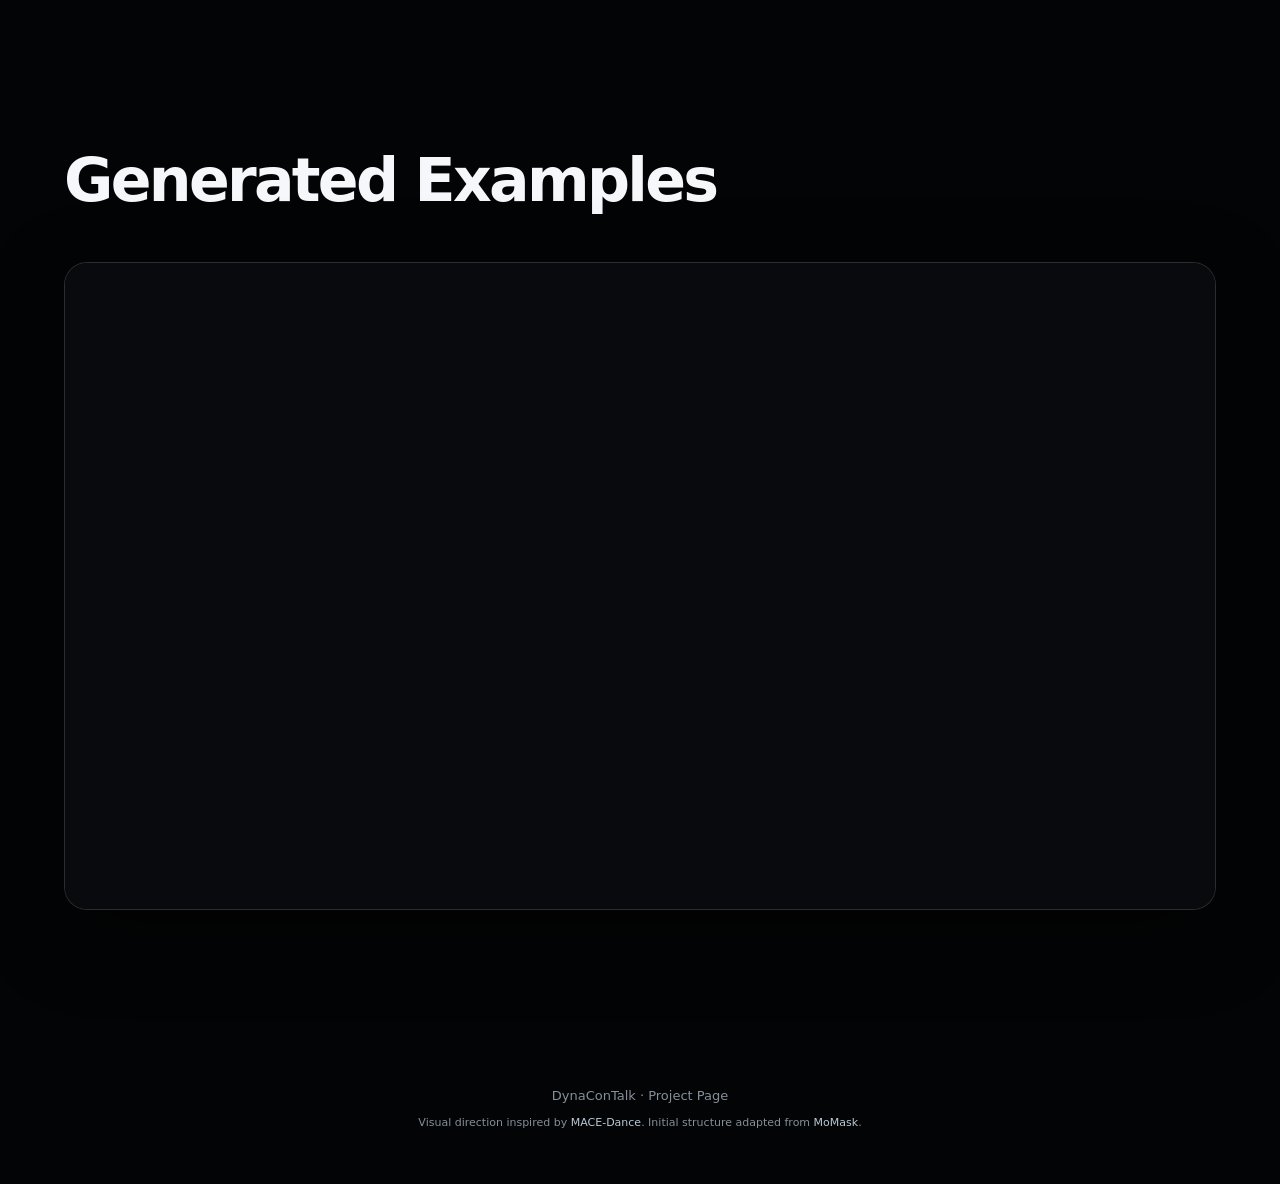
==== commit 46de2dac: "Fix iOS hero video autoplay recovery" ====
--- a/index.html
+++ b/index.html
@@ -16,16 +16,20 @@
   <link rel="canonical" href="https://zhuyifeiabcd1.github.io/DynaConTalk/">
   <link rel="preload" as="image" href="./static/images/dynacontalk/hero-background-poster-v4.jpg">
   <link rel="preload" as="image" href="./static/images/dynacontalk/fig1-architecture.webp" type="image/webp" fetchpriority="high">
-  <link rel="stylesheet" href="./static/css/index.css?v=examples-v1">
+  <link rel="stylesheet" href="./static/css/index.css?v=ios-hero-v1">
 </head>
 <body>
   <header class="paper-hero" id="top">
     <div class="hero-media" aria-hidden="true">
-      <video id="hero-background" autoplay muted loop playsinline preload="auto" poster="./static/images/dynacontalk/hero-background-poster-v4.jpg">
+      <video id="hero-background" autoplay muted loop playsinline webkit-playsinline preload="auto" poster="./static/images/dynacontalk/hero-background-poster-v4.jpg">
         <source src="./static/video/dynacontalk/hero-background-v4.mp4" type="video/mp4">
       </video>
     </div>
     <div class="hero-overlay" aria-hidden="true"></div>
+    <button id="hero-play-fallback" class="hero-play-fallback" type="button" aria-controls="hero-background" hidden>
+      <span class="hero-play-icon" aria-hidden="true"></span>
+      <span>Play background</span>
+    </button>
 
     <div class="hero-foreground">
       <nav class="topbar" aria-label="Primary navigation">
@@ -175,6 +179,6 @@
     <p class="template-credit">Visual direction inspired by <a href="https://sun-happy-ykx.github.io/MACE-Dance/" target="_blank" rel="noopener">MACE-Dance</a>. Initial structure adapted from <a href="https://ericguo5513.github.io/momask/" target="_blank" rel="noopener">MoMask</a>.</p>
   </footer>
 
-  <script src="./static/js/index.js?v=youtube-features-v1"></script>
+  <script src="./static/js/index.js?v=ios-hero-v1"></script>
 </body>
 </html>
--- a/static/css/index.css
+++ b/static/css/index.css
@@ -28,6 +28,11 @@
 .hero-overlay { position: absolute; inset: 0; z-index: 1; pointer-events: none; background: radial-gradient(circle at 50% 48%, rgba(61, 142, 176, 0.05), transparent 42%), linear-gradient(180deg, rgba(0,0,0,.72) 0%, rgba(0,0,0,.22) 28%, rgba(0,0,0,.38) 56%, rgba(3,4,5,.86) 83%, #030405 100%); }
 .hero-overlay::after { content: ""; position: absolute; inset: 0; background: linear-gradient(90deg, rgba(0,0,0,.4), transparent 22%, transparent 78%, rgba(0,0,0,.4)); }
 .hero-foreground { position: relative; z-index: 10; flex: 1; min-height: calc(100vh - 98px); display: flex; flex-direction: column; transform: translate3d(0, 0, 1px); backface-visibility: hidden; }
+.hero-play-fallback { position: absolute; right: clamp(18px, 3vw, 42px); bottom: clamp(18px, 3vw, 34px); z-index: 12; display: inline-flex; min-height: 42px; padding: 0 15px; align-items: center; gap: 9px; border: 1px solid rgba(255,255,255,.28); border-radius: 999px; background: rgba(7,10,13,.78); color: #f7fbff; font: inherit; font-size: 13px; font-weight: 750; letter-spacing: .01em; box-shadow: 0 12px 34px rgba(0,0,0,.34); backdrop-filter: blur(14px) saturate(145%); cursor: pointer; }
+.hero-play-fallback[hidden] { display: none; }
+.hero-play-fallback:active { transform: scale(.96); }
+.hero-play-fallback:focus-visible { outline: 3px solid var(--cyan); outline-offset: 3px; }
+.hero-play-icon { width: 0; height: 0; margin-left: 2px; border-top: 5px solid transparent; border-bottom: 5px solid transparent; border-left: 8px solid currentColor; }
 
 .topbar { position: relative; z-index: 4; width: 100%; max-width: 1240px; margin: 0 auto; display: flex; align-items: center; justify-content: space-between; gap: 24px; }
 .brand { font-size: 14px; font-weight: 850; letter-spacing: -.02em; }
@@ -167,6 +172,7 @@
   .js [data-reveal] { opacity: 1; transform: none; transition: opacity .15s ease; }
   .video-launch img, .play-control, .feature-video { transition: none; }
   .video-launch:hover img { transform: none; }
+  .hero-play-fallback:active { transform: none; }
 }
 @media (prefers-reduced-transparency: reduce) {
   .play-control { background: rgba(8,10,13,.94); backdrop-filter: none; }
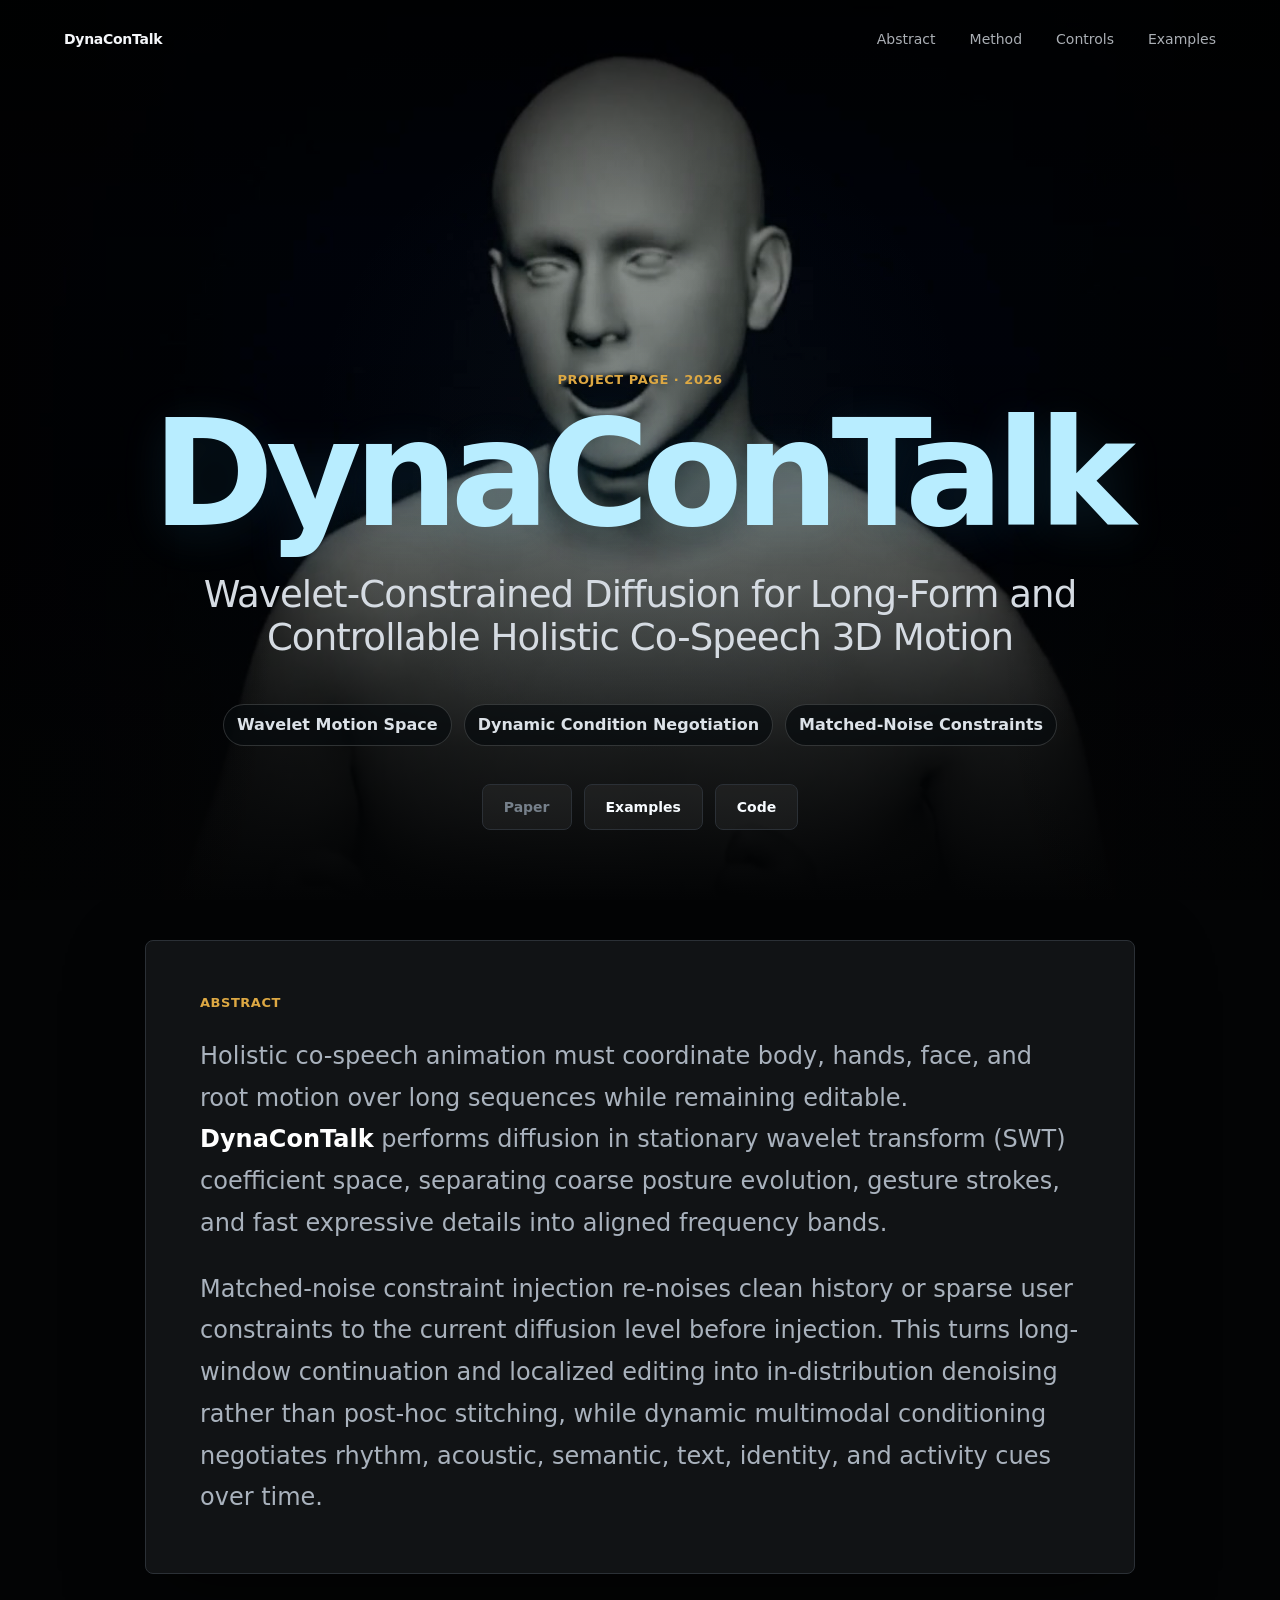
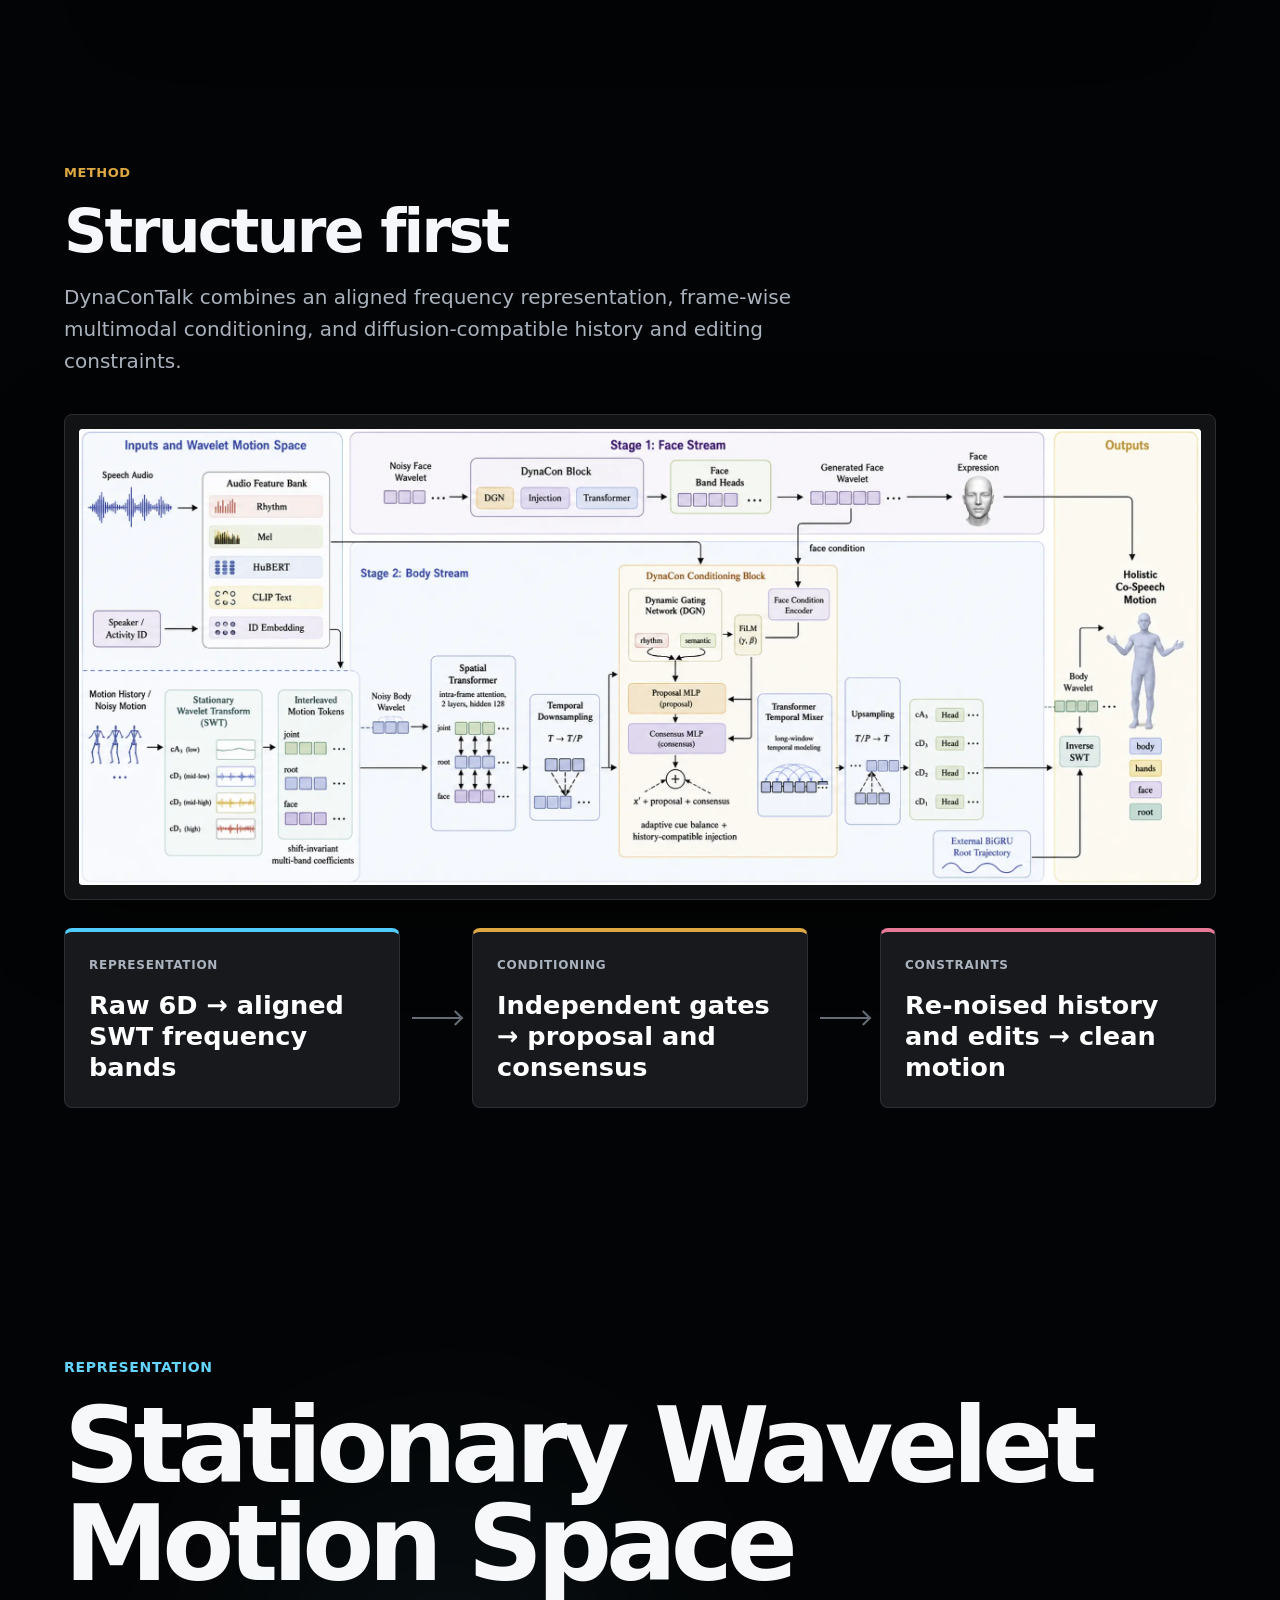
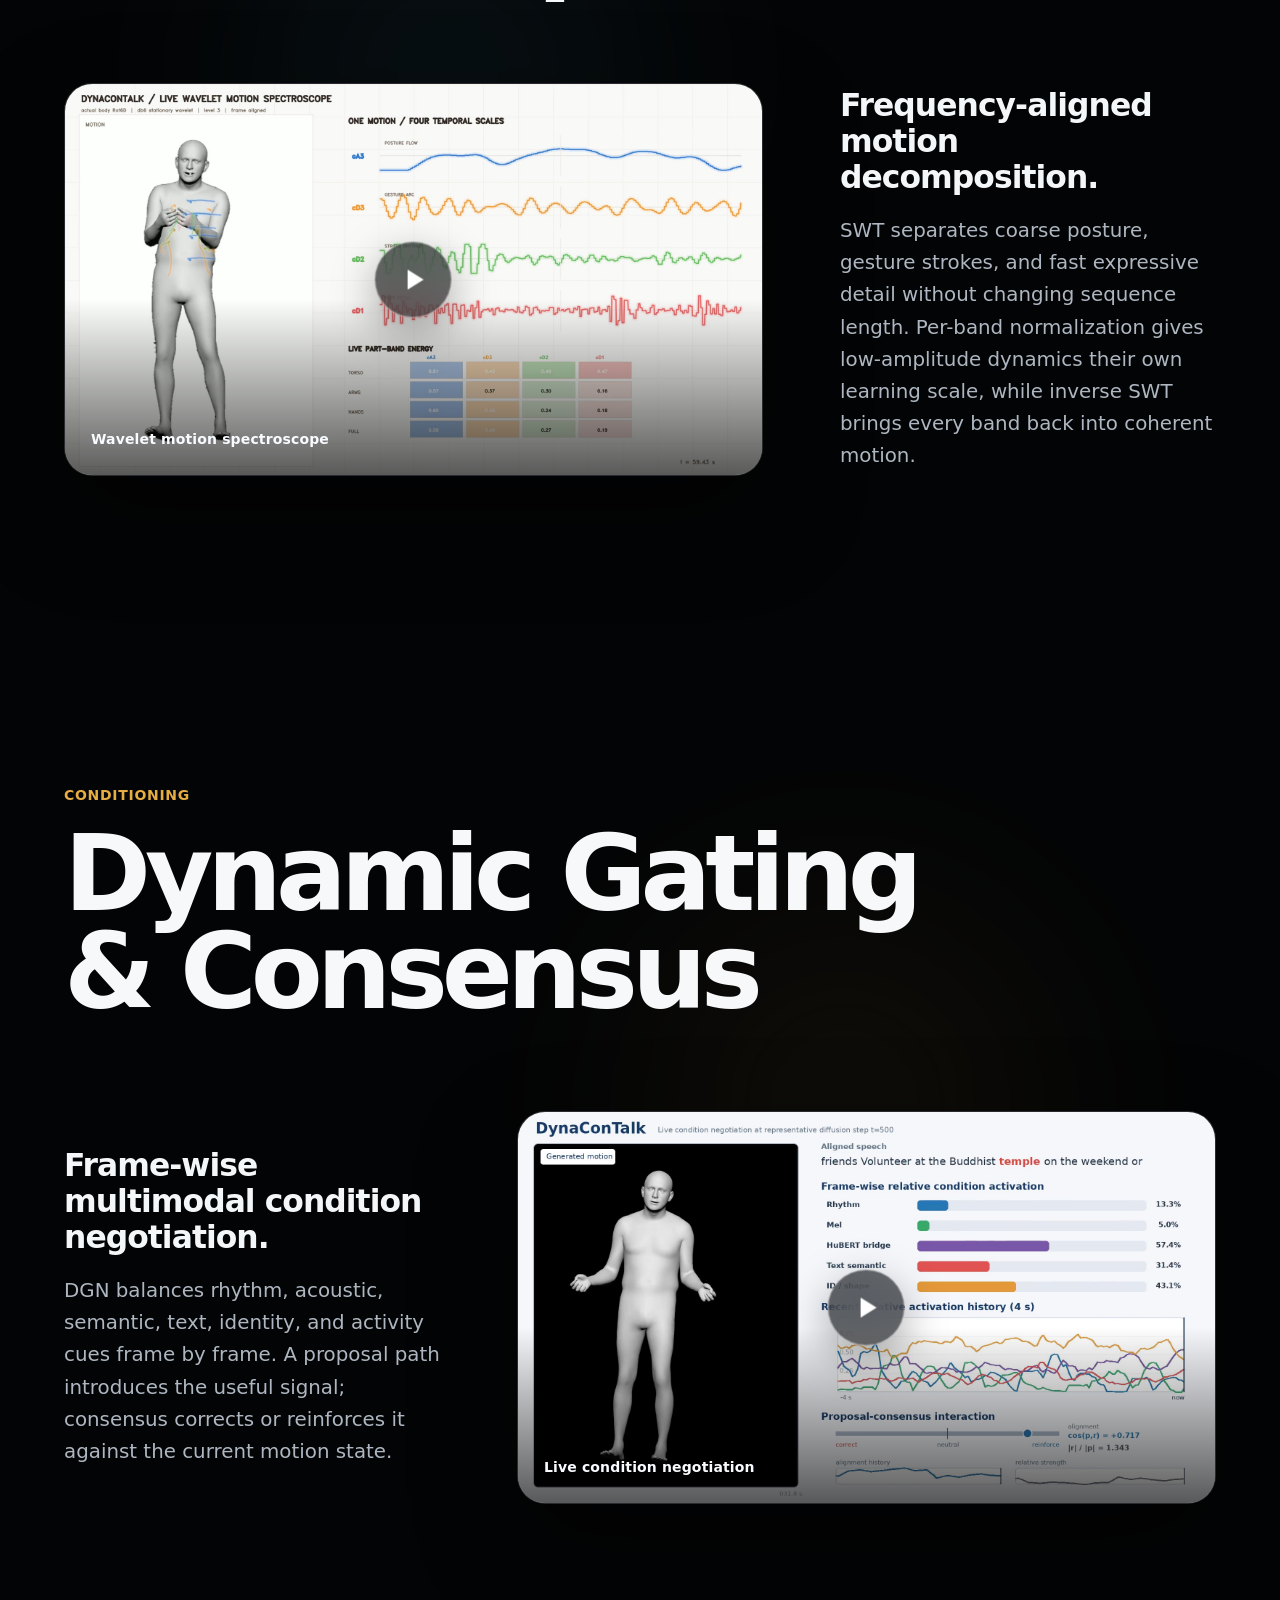
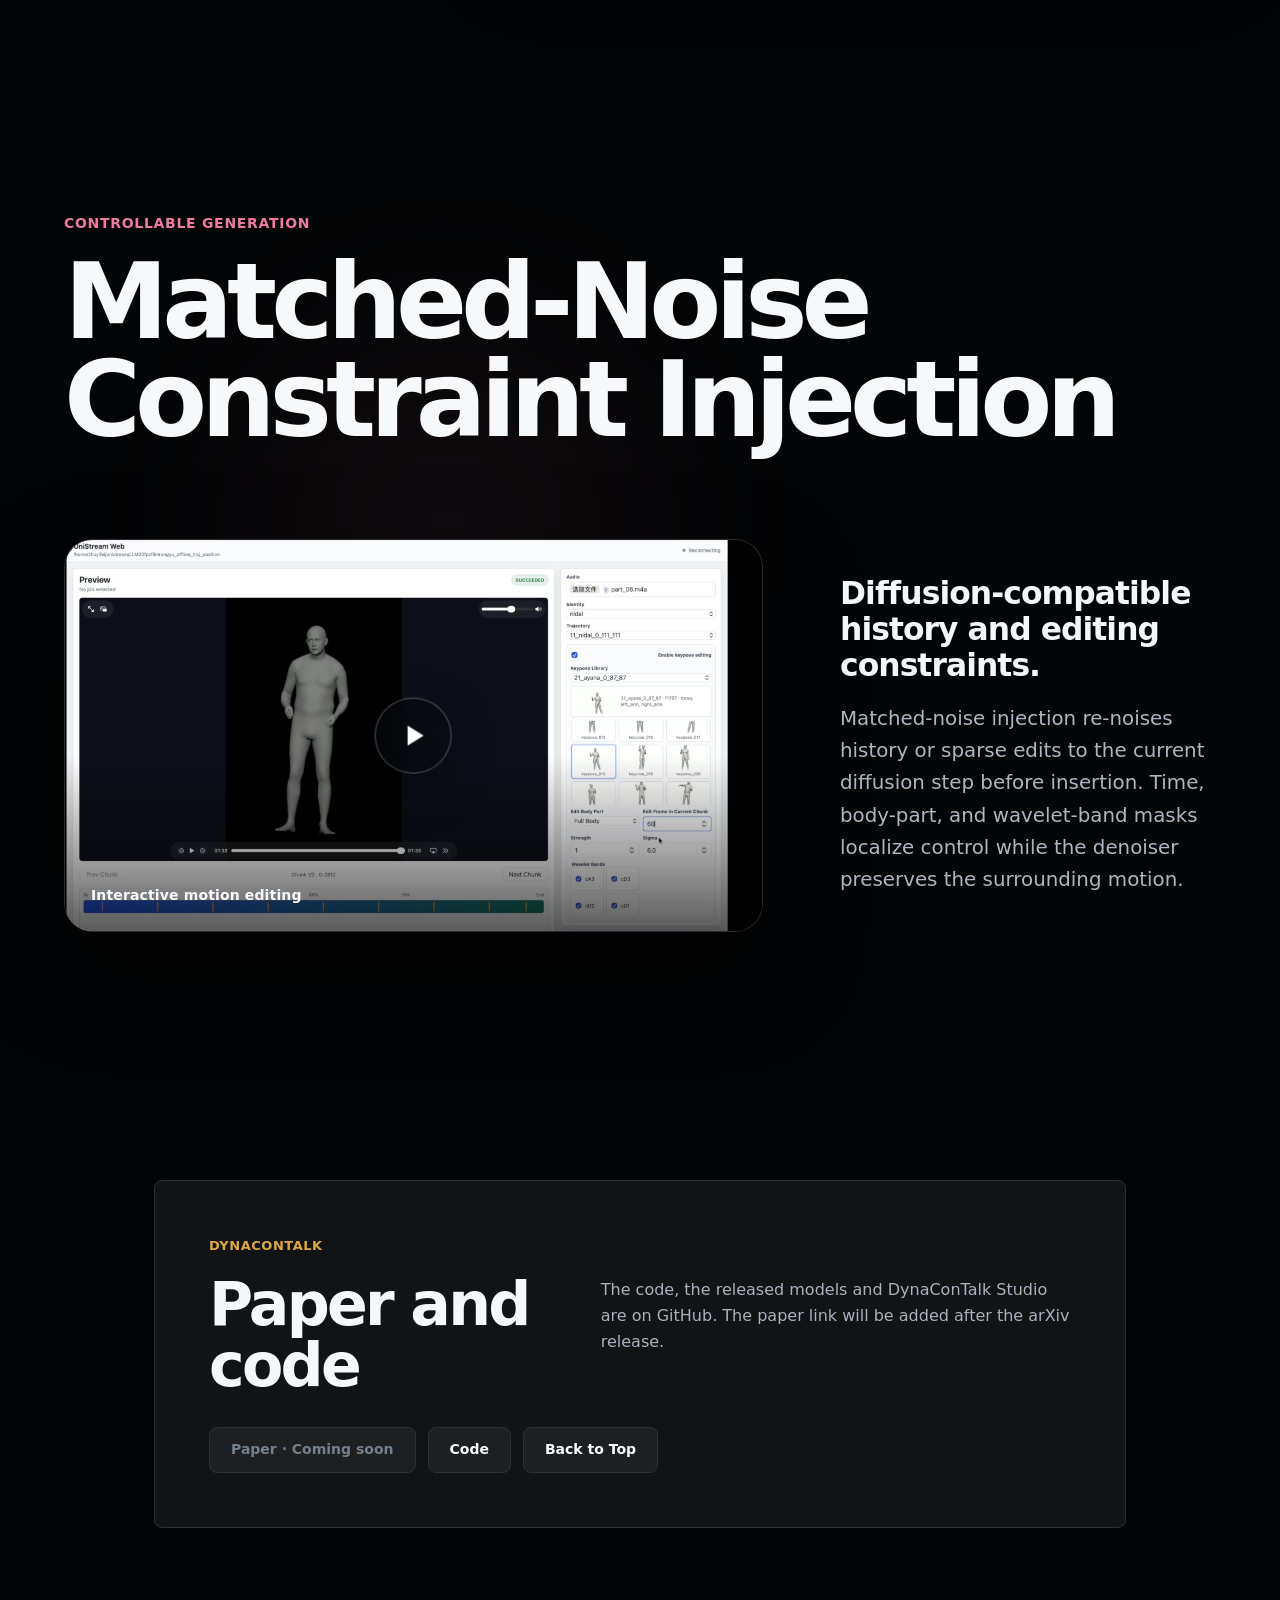
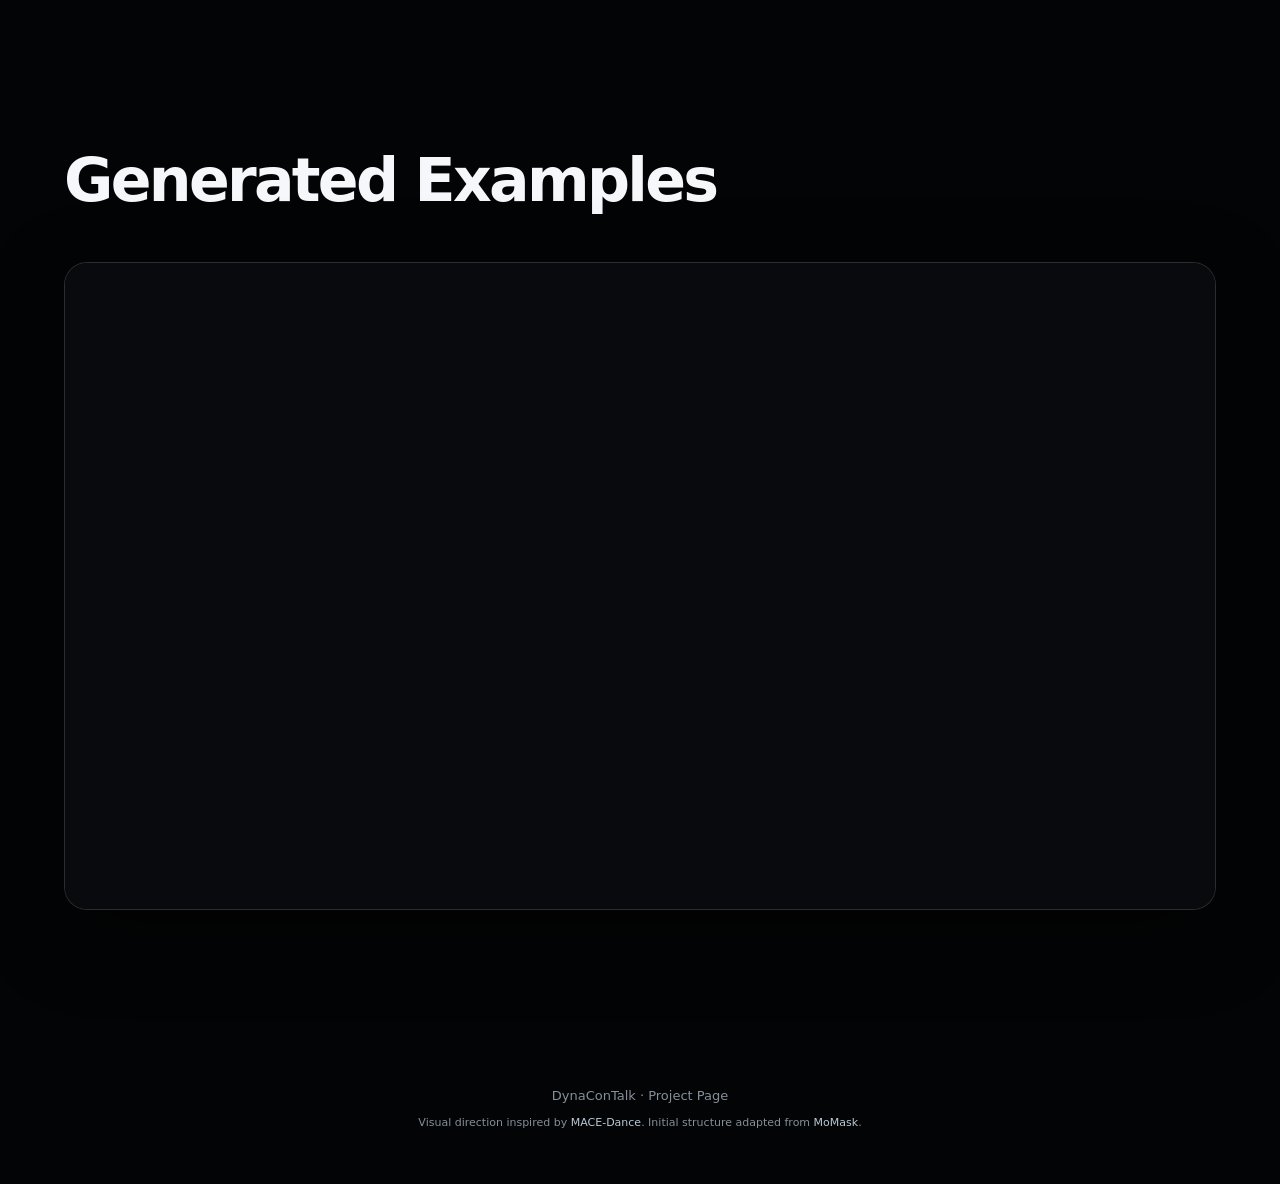
==== commit 2edd2ab8: "Add the DynaConTalk code, DynaConTalk Studio and README walkthroughs The project page (index.html, s" ====
--- a/index.html
+++ b/index.html
@@ -58,7 +58,7 @@
         <div class="actions" aria-label="Project links">
           <span class="button disabled" aria-disabled="true">Paper</span>
           <a class="button" href="#examples">Examples</a>
-          <span class="button disabled" aria-disabled="true">Code</span>
+          <a class="button" href="https://github.com/zhuyifeiabcd1/DynaConTalk" target="_blank" rel="noopener">Code</a>
         </div>
       </section>
     </div>
@@ -159,8 +159,8 @@
     <section class="section paper-section">
       <div class="paper-card">
         <div><p class="section-kicker">DynaConTalk</p><h2>Paper and code</h2></div>
-        <p>Paper and code links will be added after the arXiv release.</p>
-        <div class="actions"><span class="button disabled" aria-disabled="true">Paper · Coming soon</span><span class="button disabled" aria-disabled="true">Code · Coming soon</span><a class="button" href="#top">Back to Top</a></div>
+        <p>The code, the released models and DynaConTalk Studio are on GitHub. The paper link will be added after the arXiv release.</p>
+        <div class="actions"><span class="button disabled" aria-disabled="true">Paper · Coming soon</span><a class="button" href="https://github.com/zhuyifeiabcd1/DynaConTalk" target="_blank" rel="noopener">Code</a><a class="button" href="#top">Back to Top</a></div>
       </div>
     </section>
 
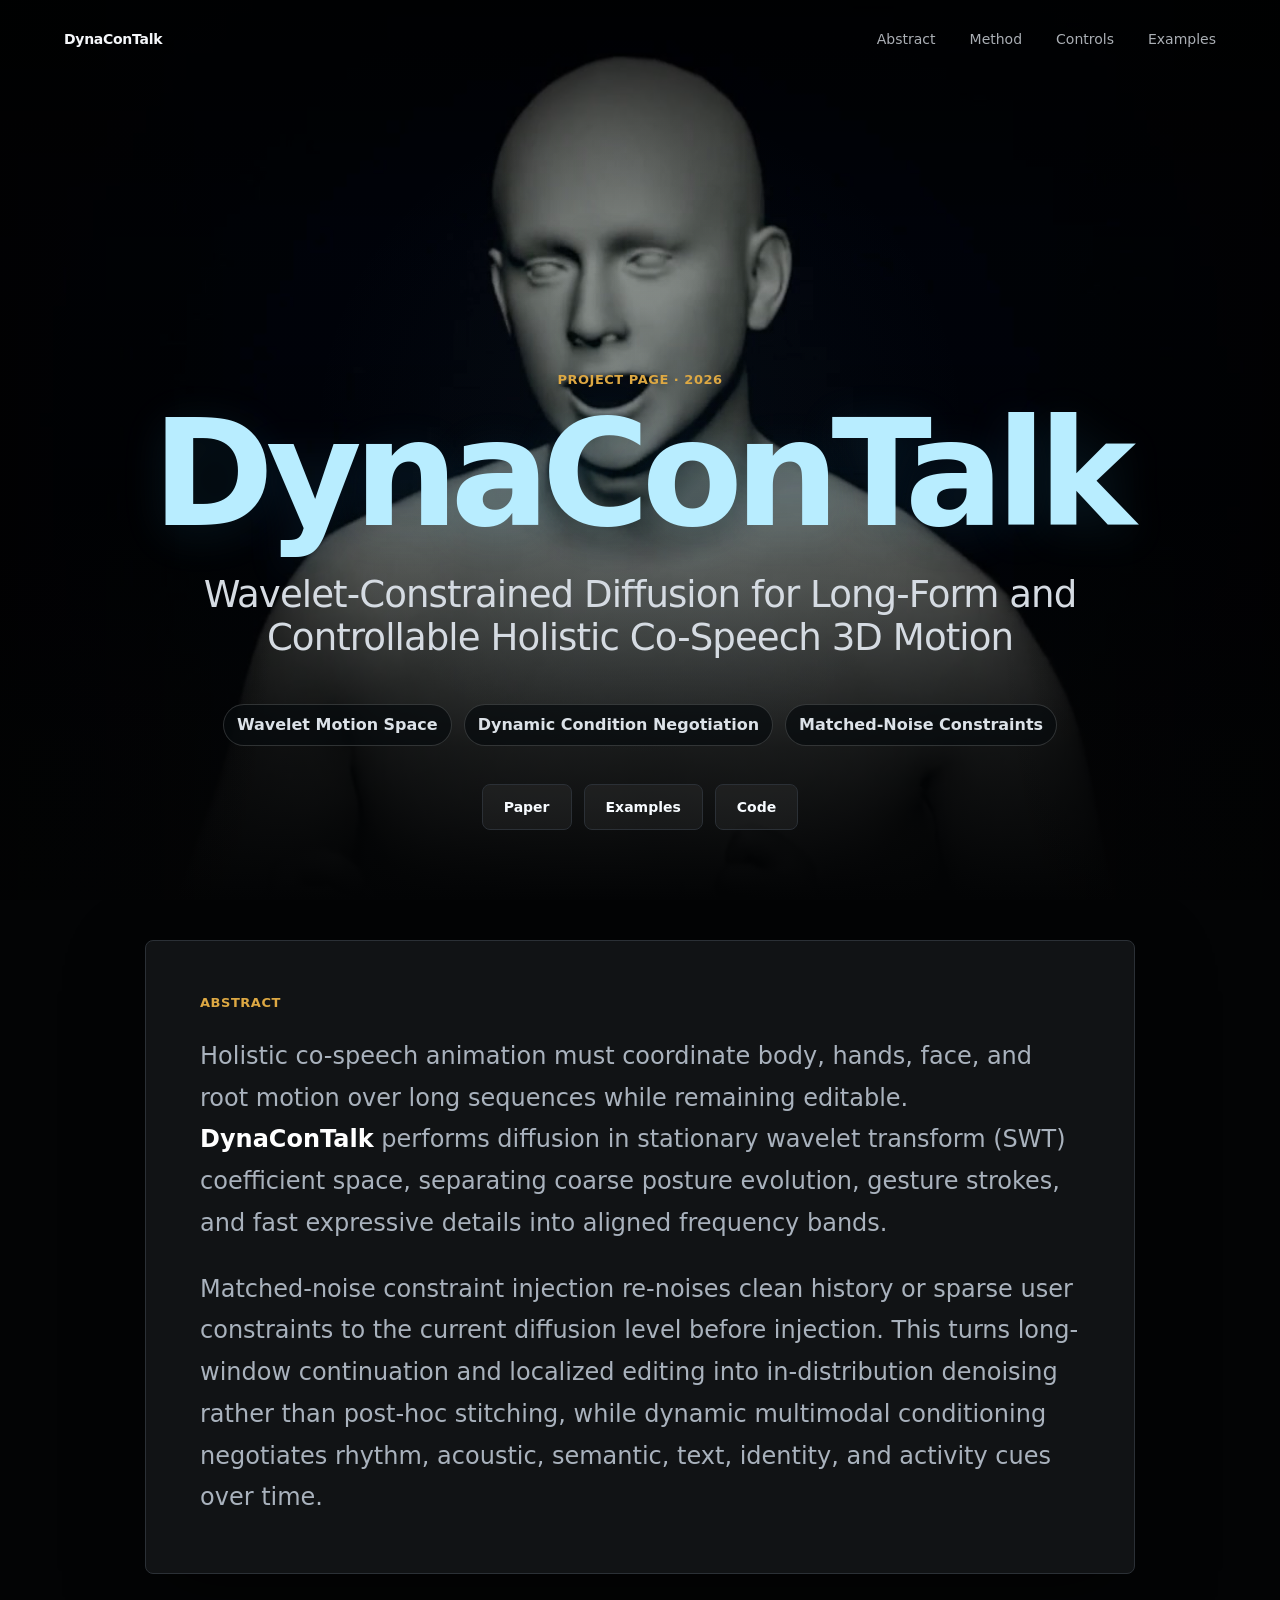
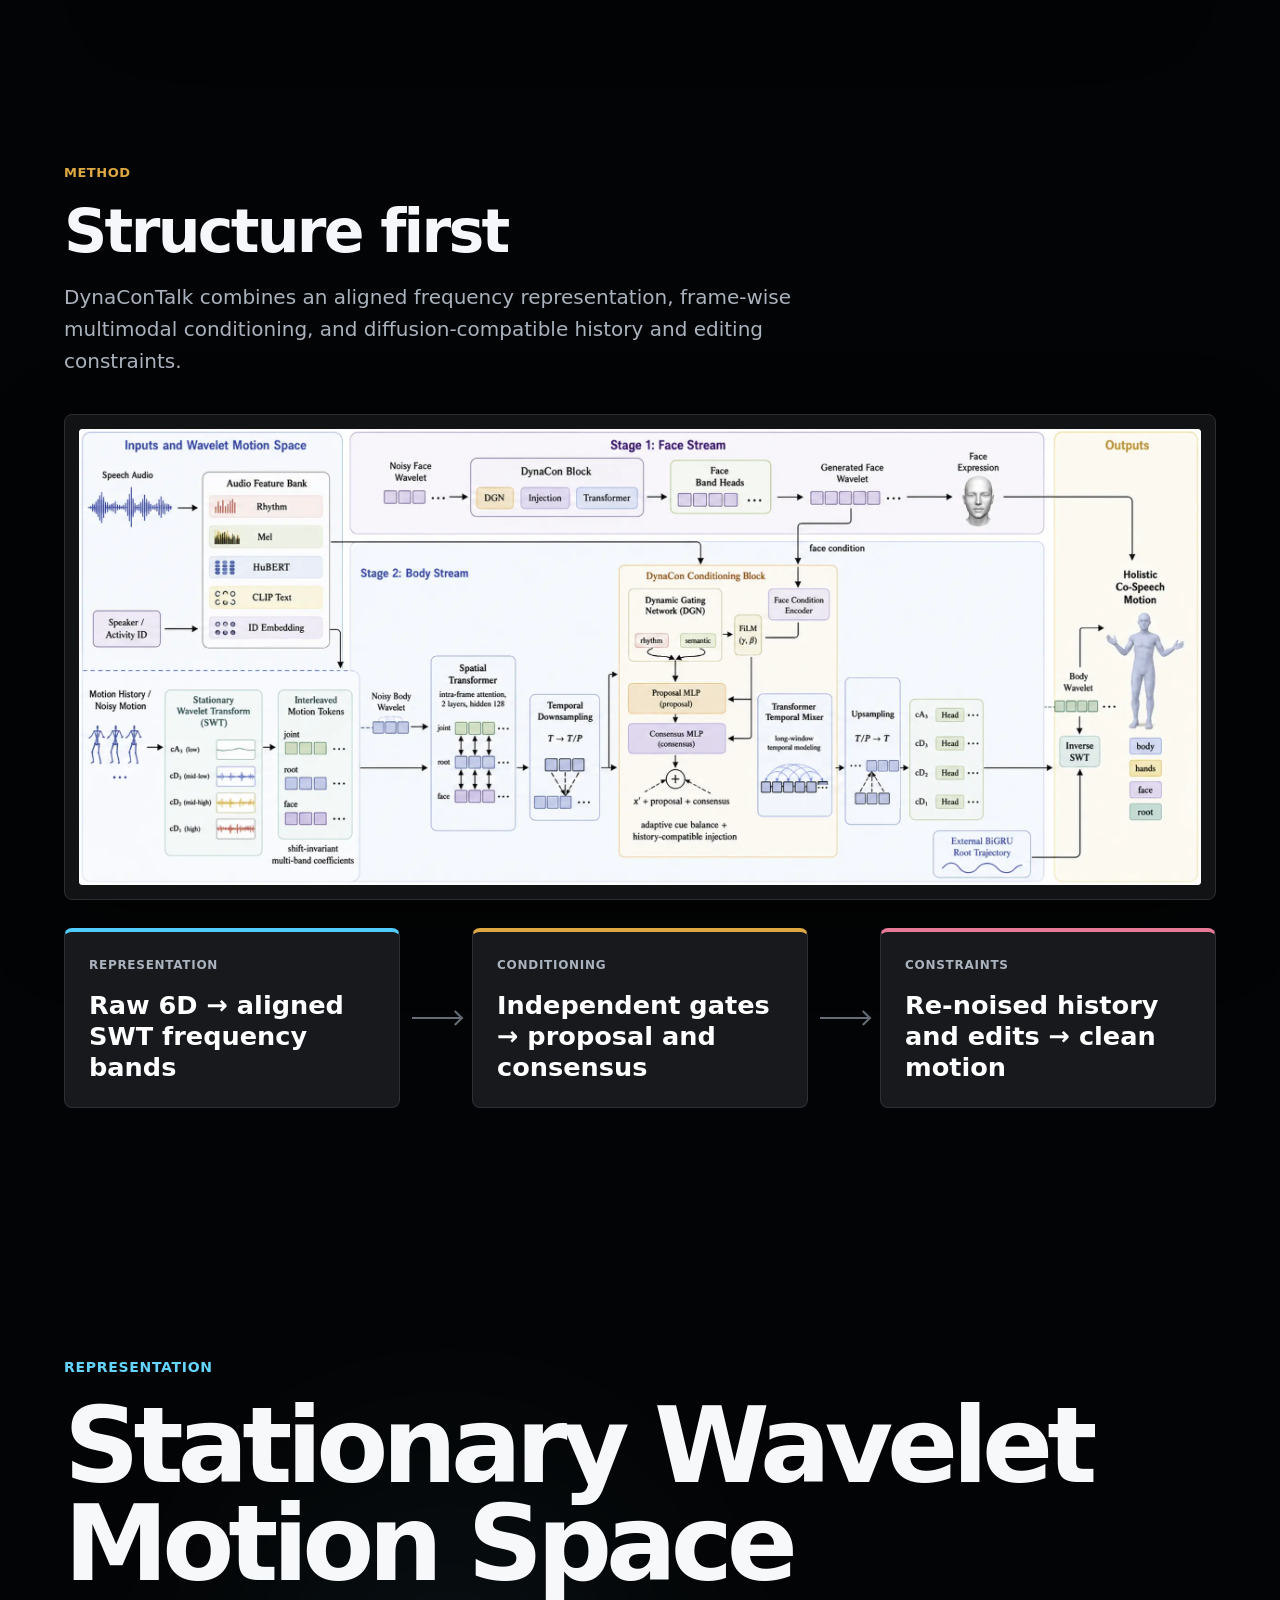
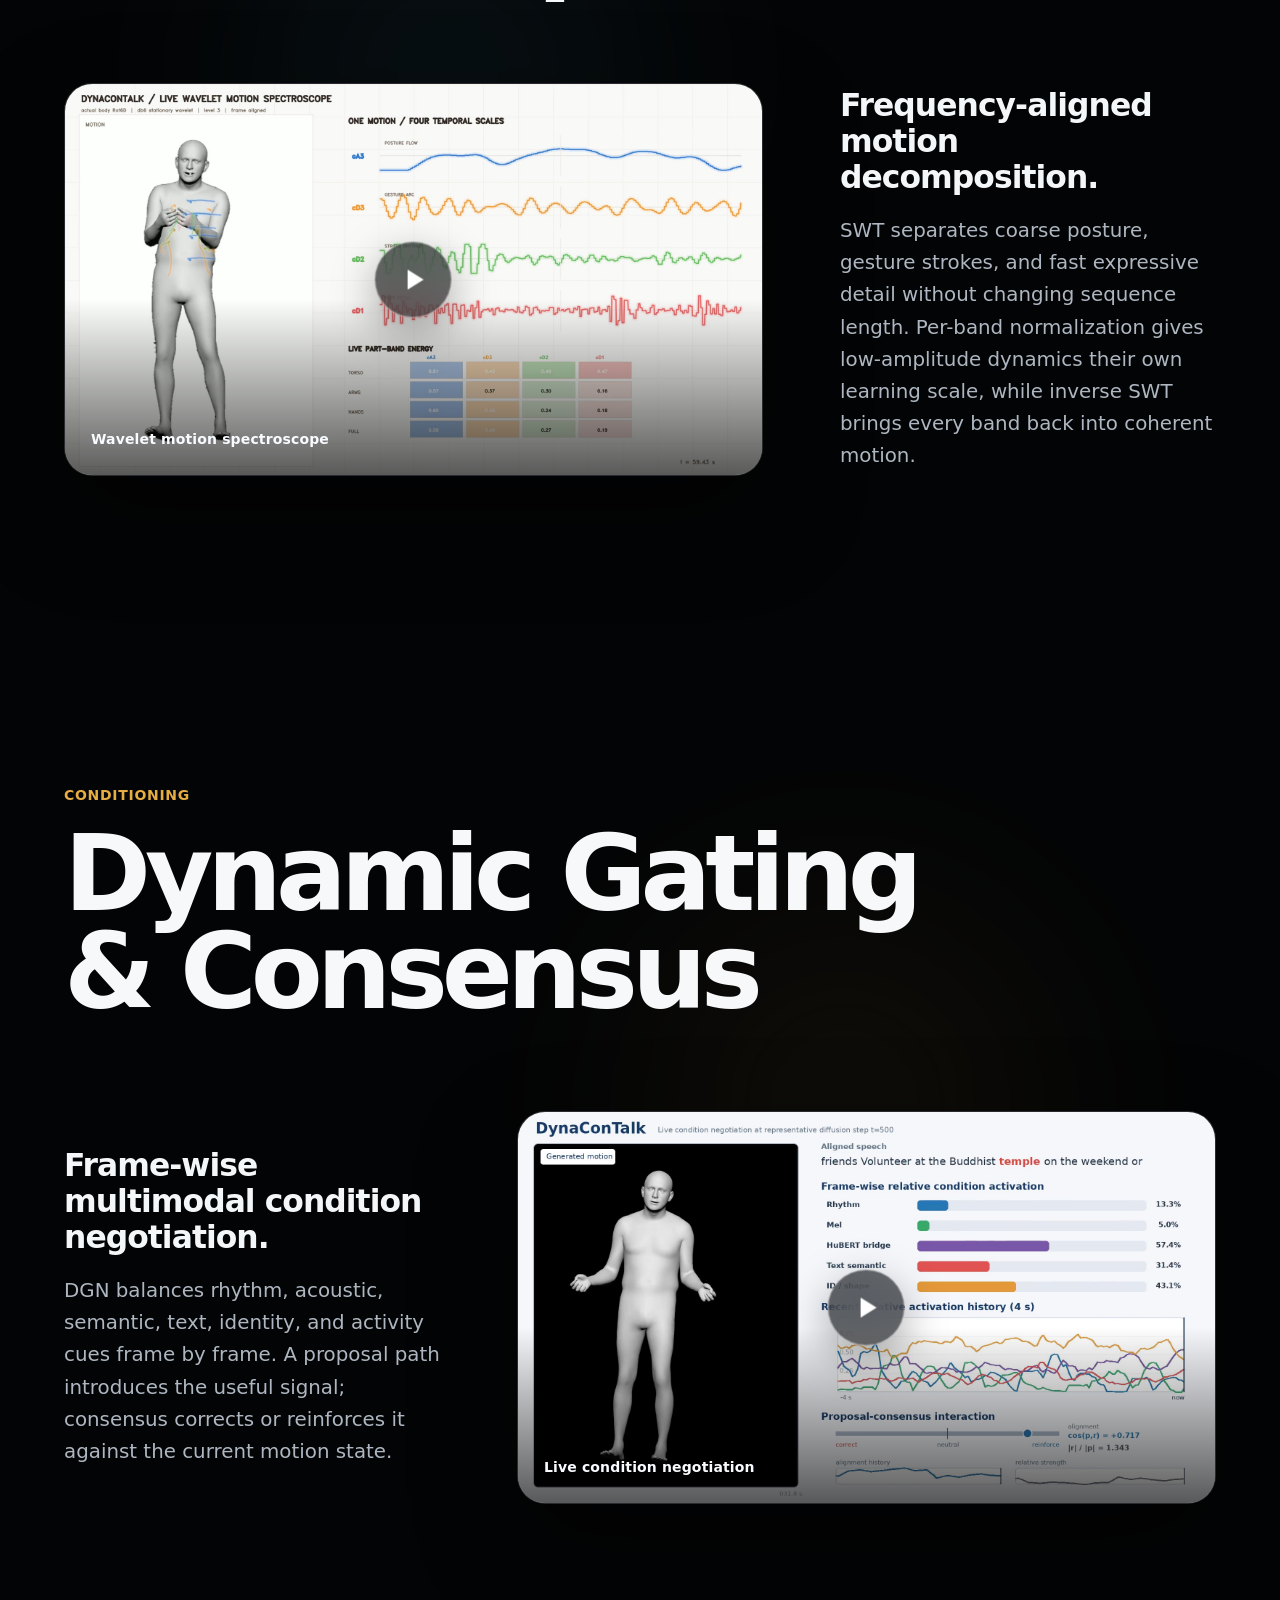
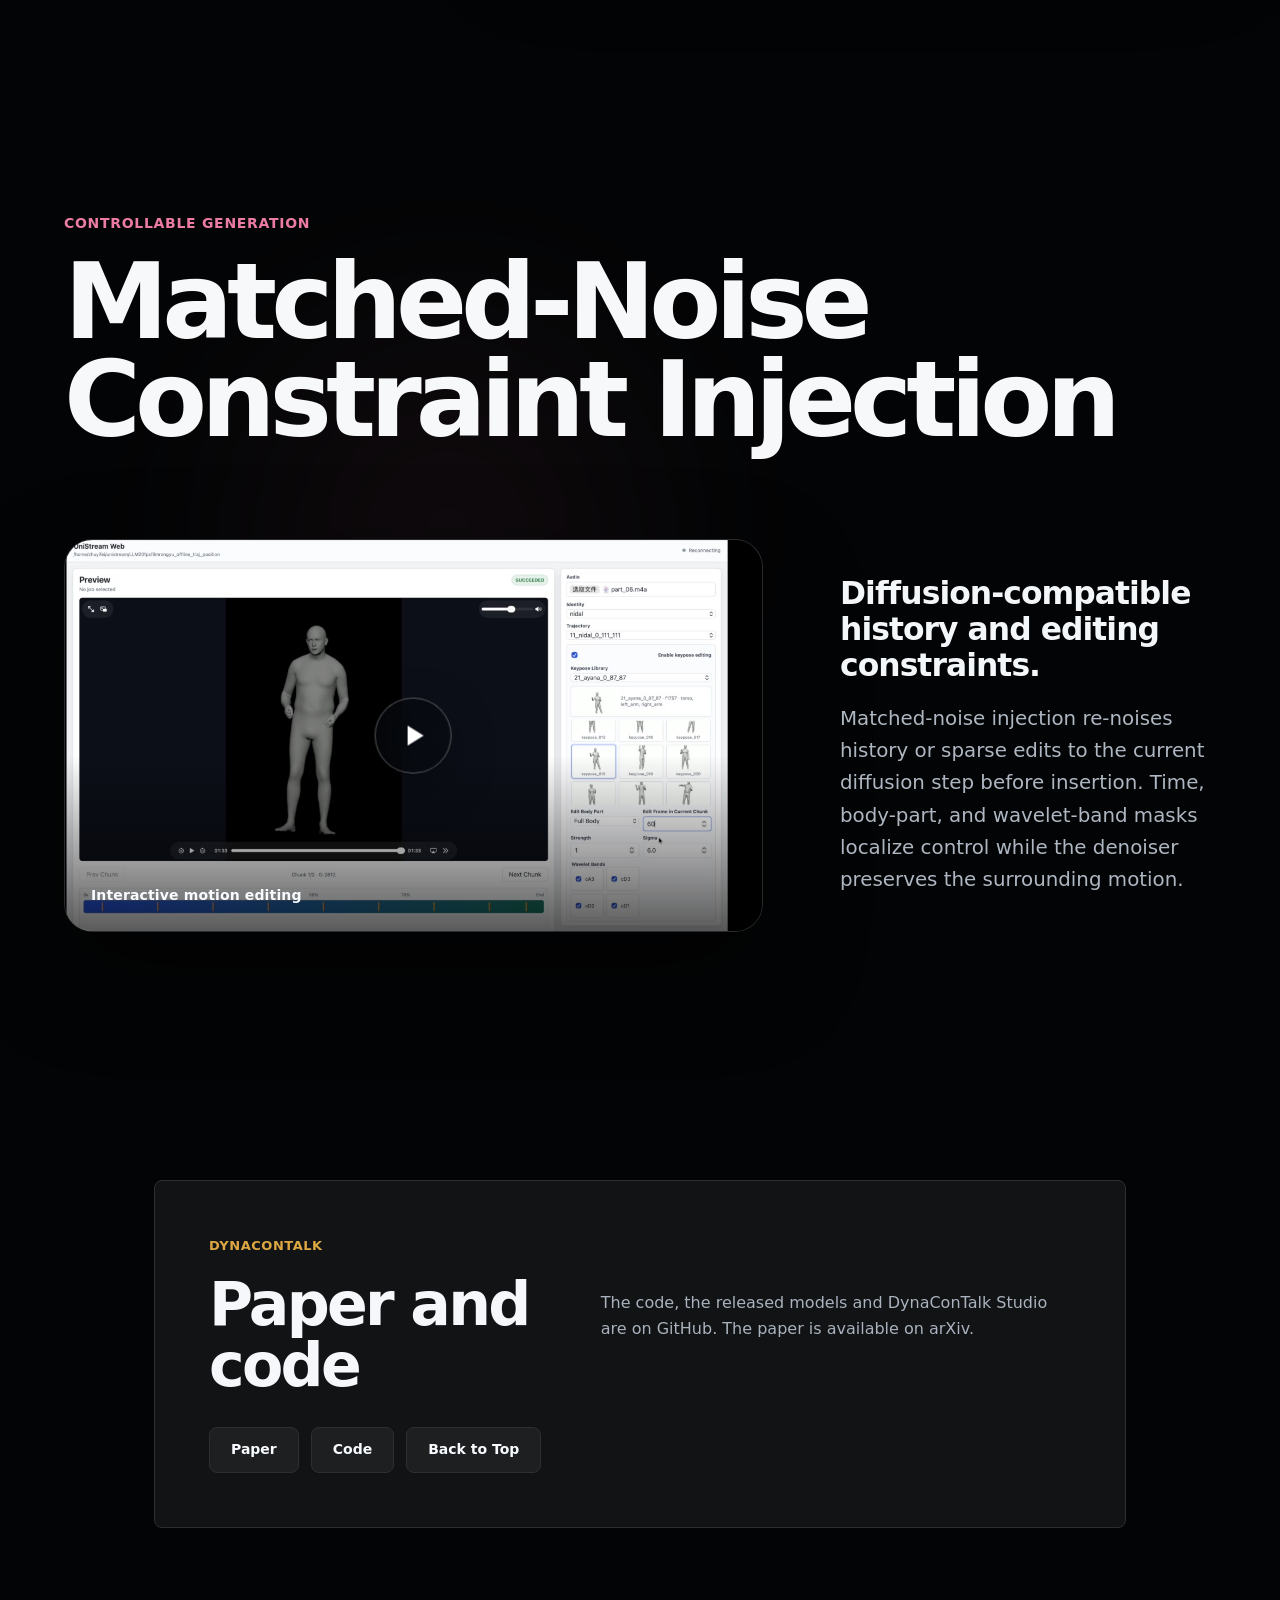
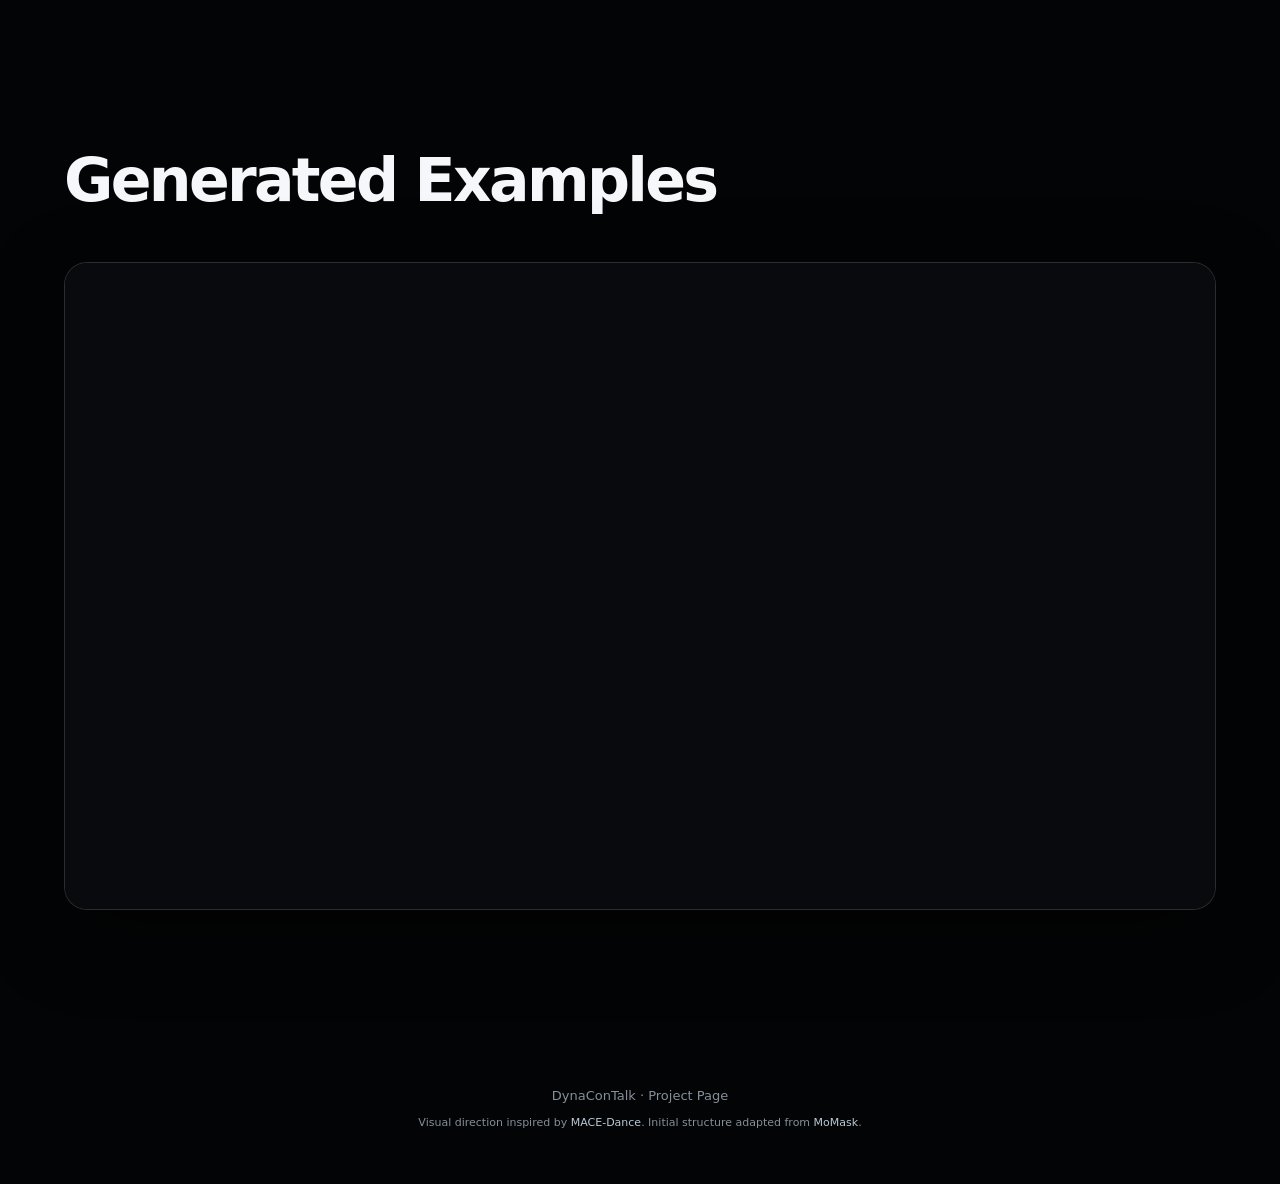
==== commit 6c6fa369: "Update paper links to arXiv 2610.09846" ====
--- a/index.html
+++ b/index.html
@@ -56,7 +56,7 @@
 
         <!-- Add the final author and affiliation block here after de-anonymization. -->
         <div class="actions" aria-label="Project links">
-          <span class="button disabled" aria-disabled="true">Paper</span>
+          <a class="button" href="https://arxiv.org/abs/2610.09846" target="_blank" rel="noopener">Paper</a>
           <a class="button" href="#examples">Examples</a>
           <a class="button" href="https://github.com/zhuyifeiabcd1/DynaConTalk" target="_blank" rel="noopener">Code</a>
         </div>
@@ -159,8 +159,8 @@
     <section class="section paper-section">
       <div class="paper-card">
         <div><p class="section-kicker">DynaConTalk</p><h2>Paper and code</h2></div>
-        <p>The code, the released models and DynaConTalk Studio are on GitHub. The paper link will be added after the arXiv release.</p>
-        <div class="actions"><span class="button disabled" aria-disabled="true">Paper · Coming soon</span><a class="button" href="https://github.com/zhuyifeiabcd1/DynaConTalk" target="_blank" rel="noopener">Code</a><a class="button" href="#top">Back to Top</a></div>
+        <p>The code, the released models and DynaConTalk Studio are on GitHub. The paper is available on arXiv.</p>
+        <div class="actions"><a class="button" href="https://arxiv.org/abs/2610.09846" target="_blank" rel="noopener">Paper</a><a class="button" href="https://github.com/zhuyifeiabcd1/DynaConTalk" target="_blank" rel="noopener">Code</a><a class="button" href="#top">Back to Top</a></div>
       </div>
     </section>
 
